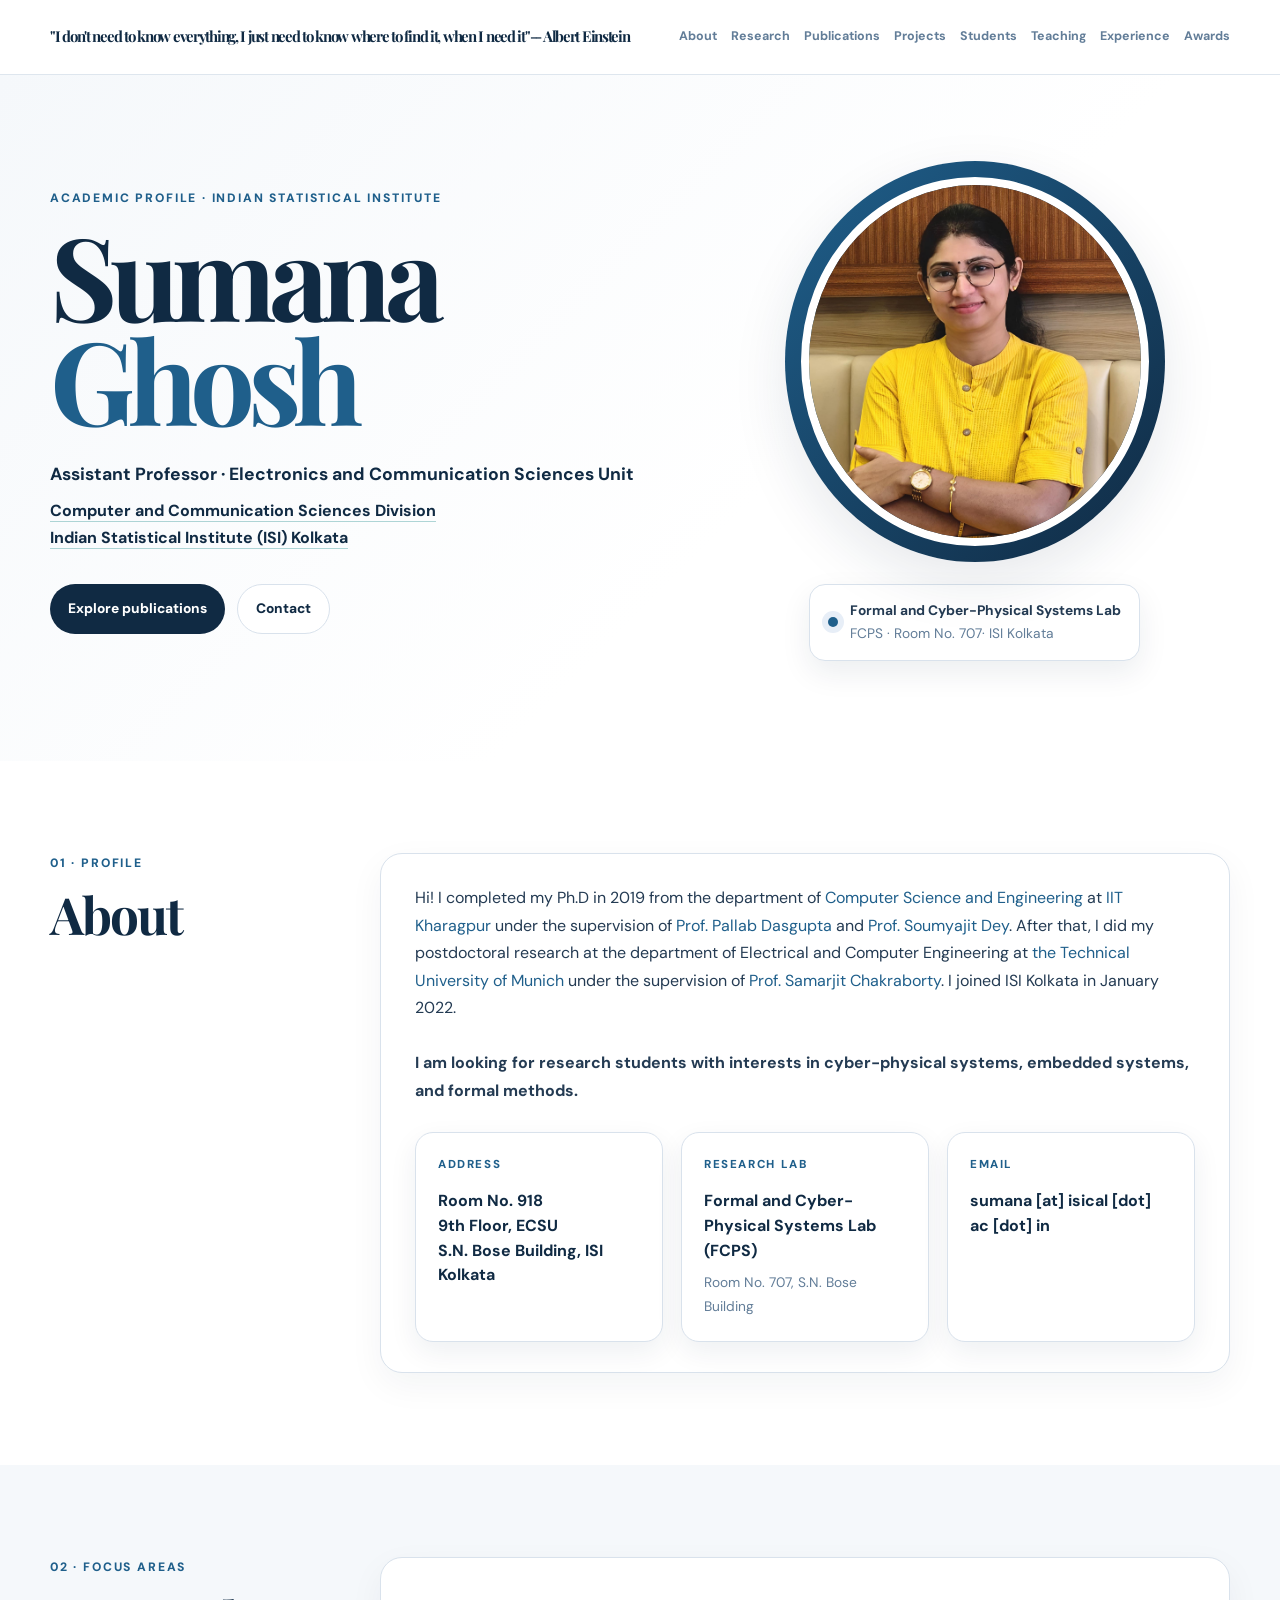
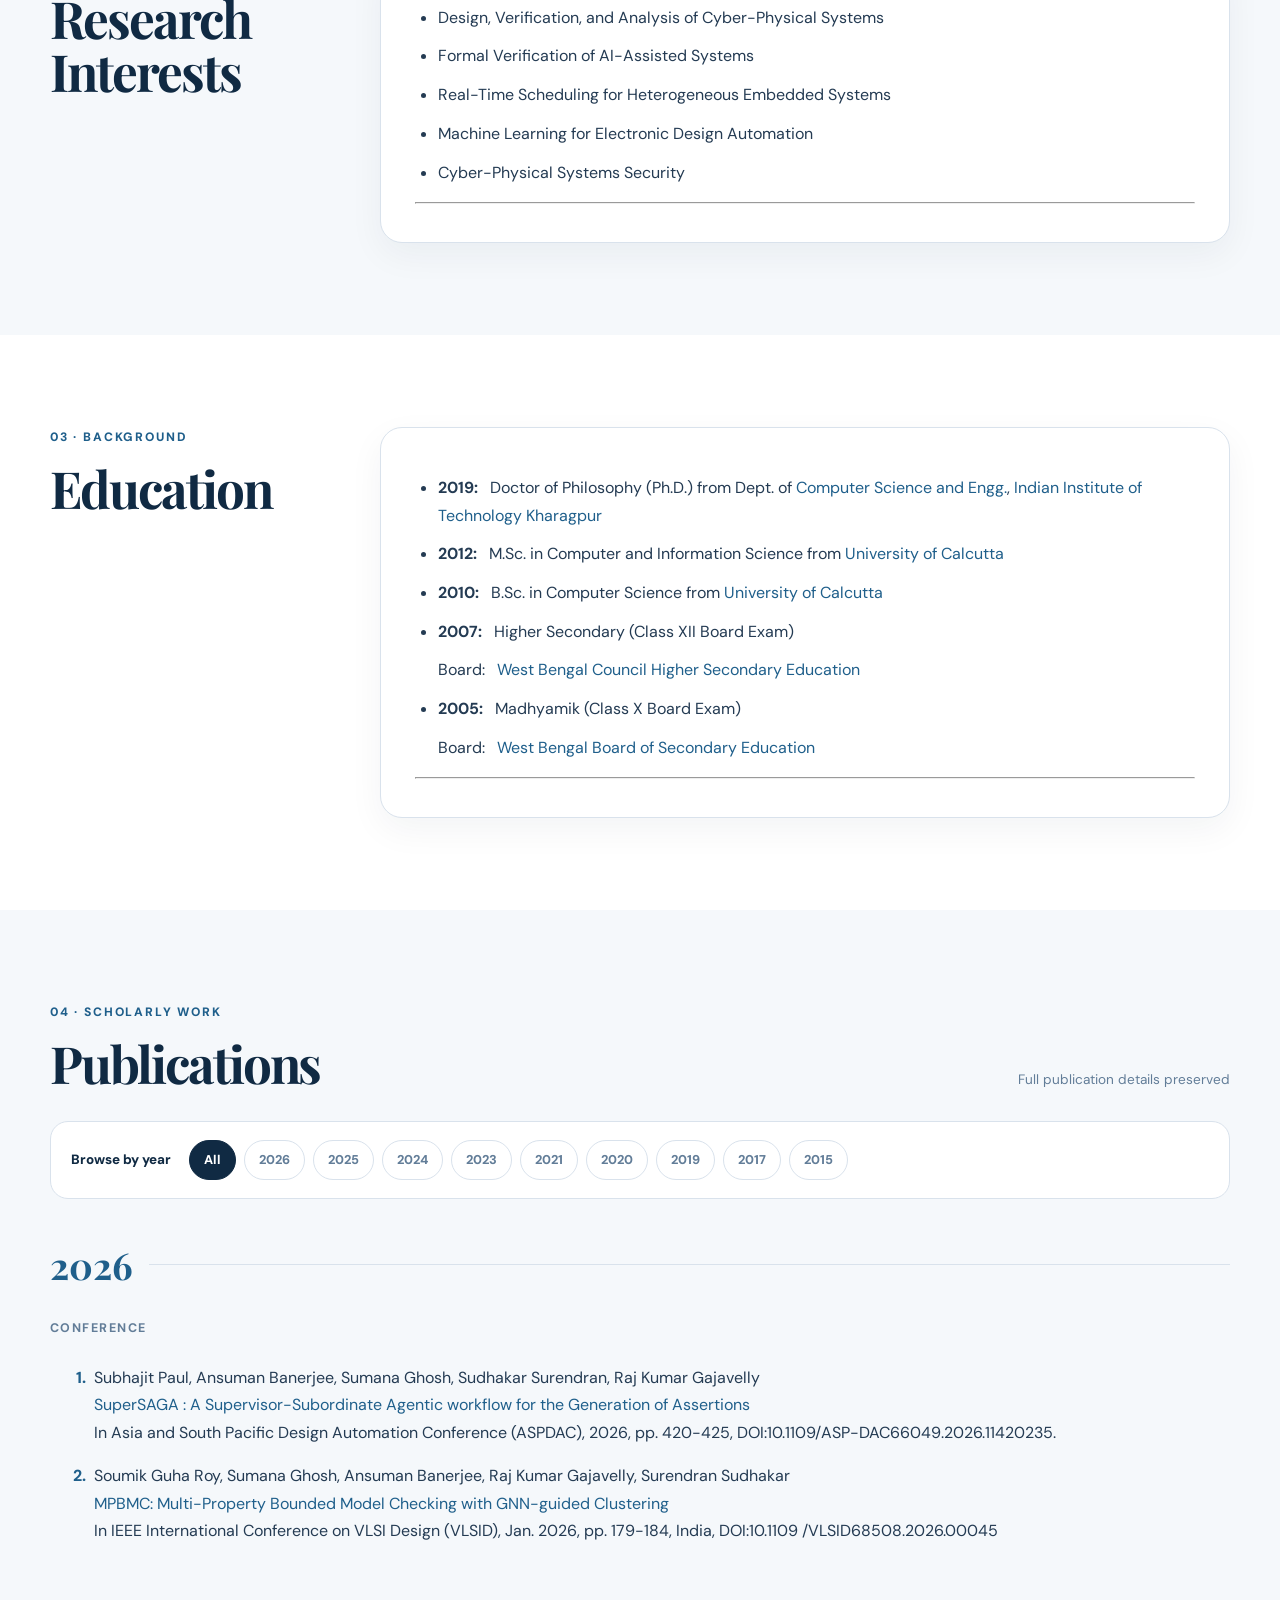
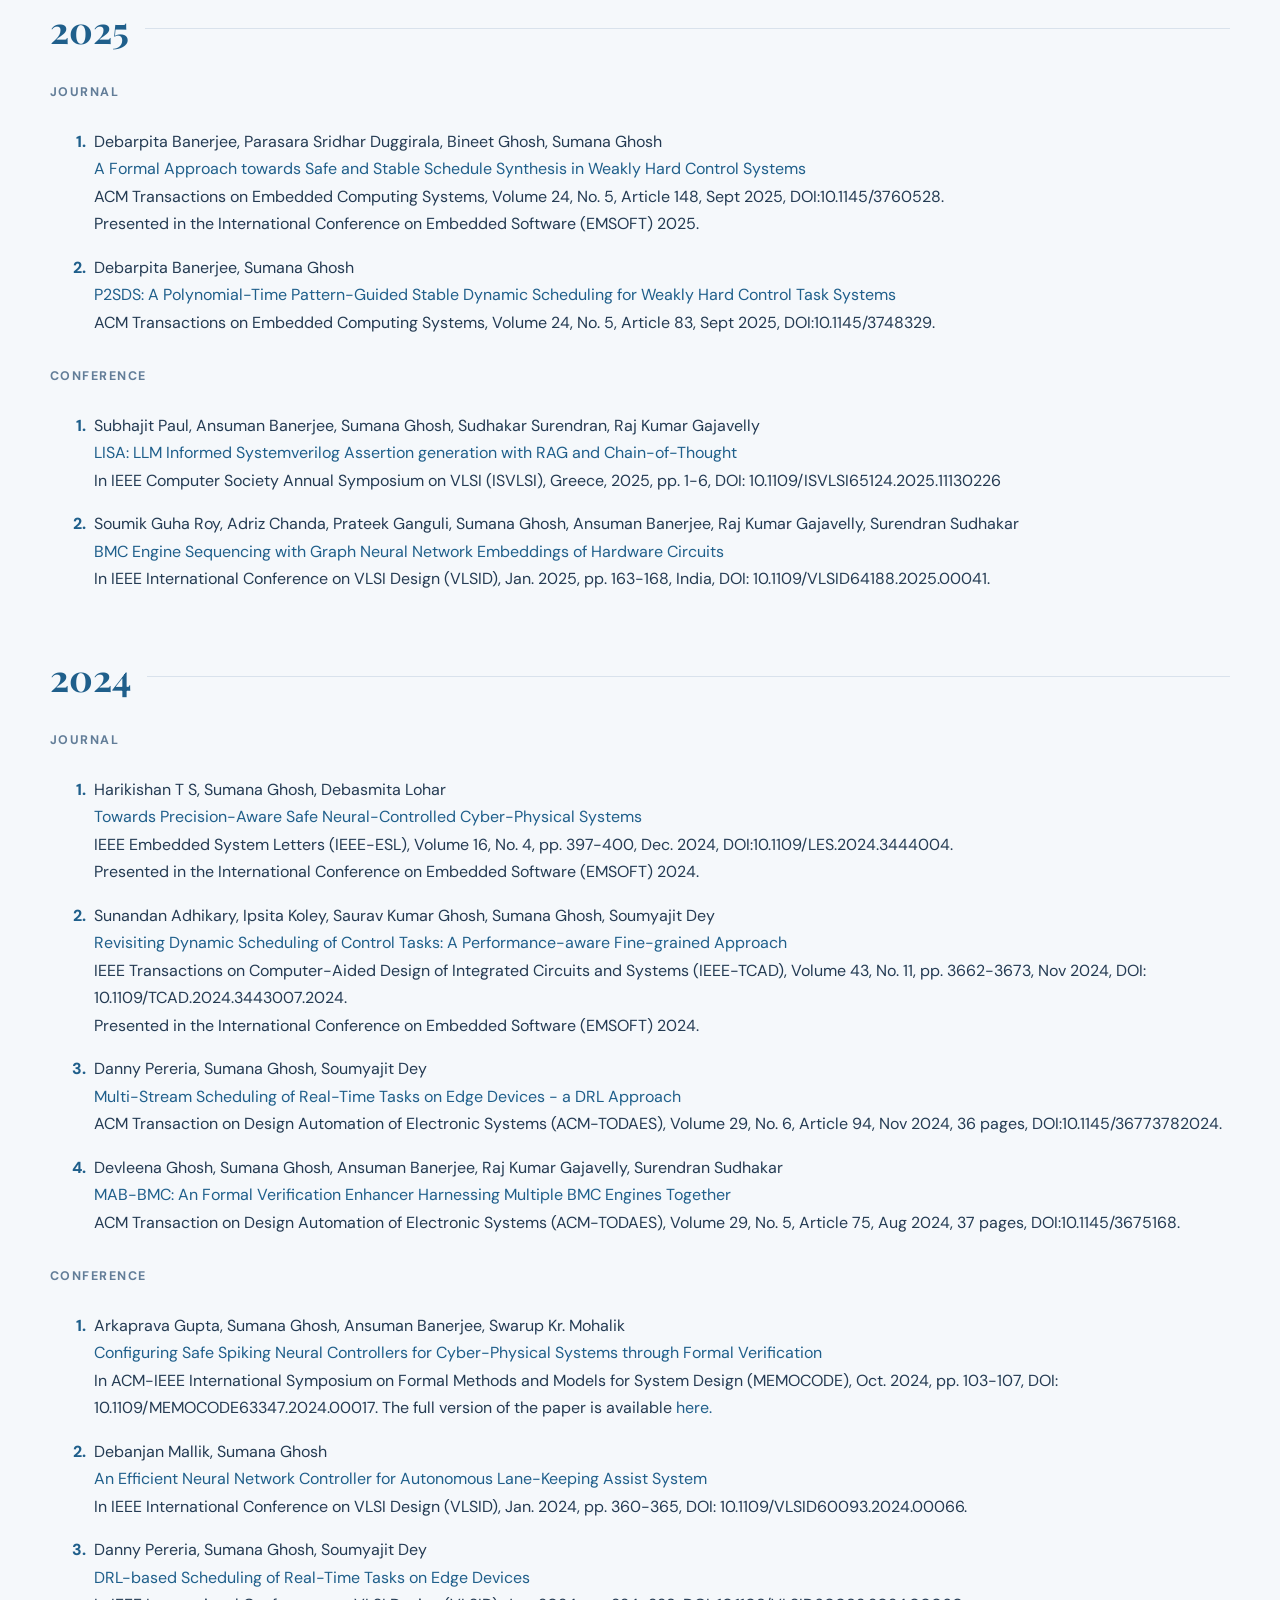
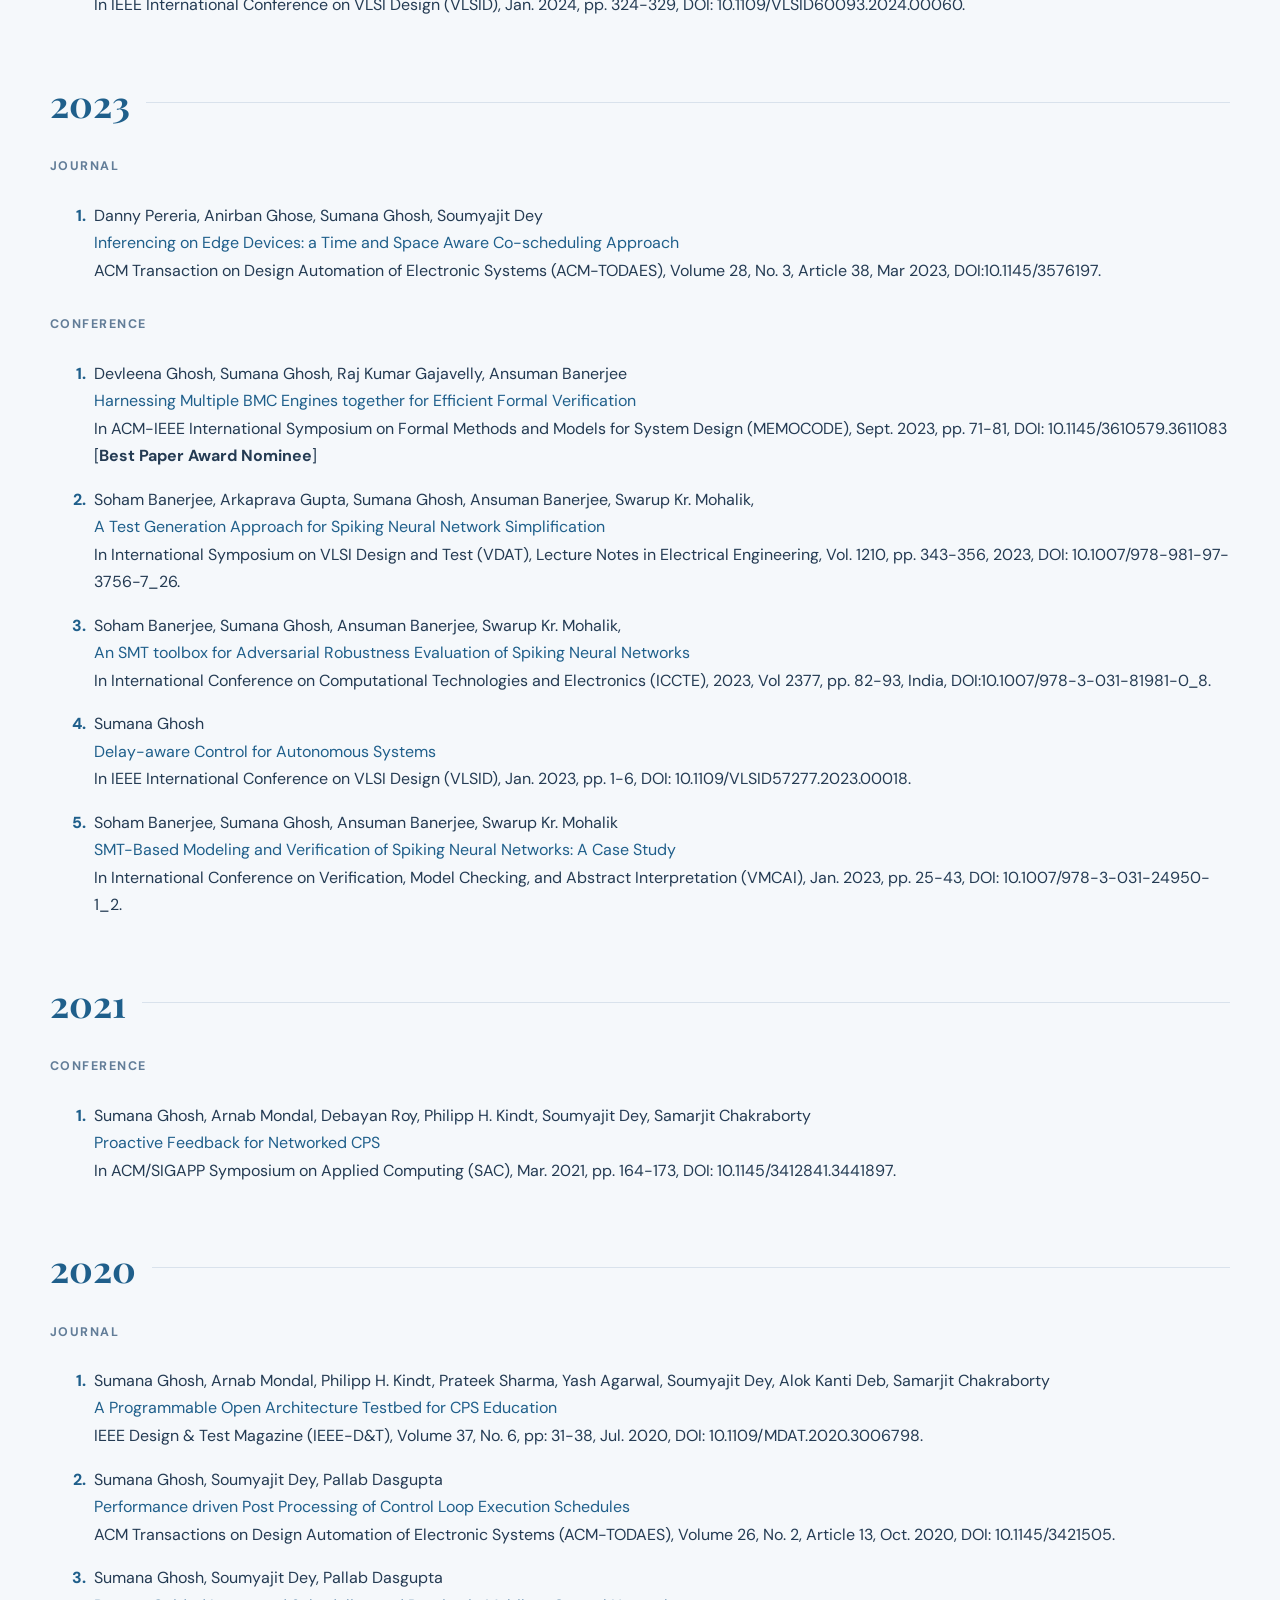
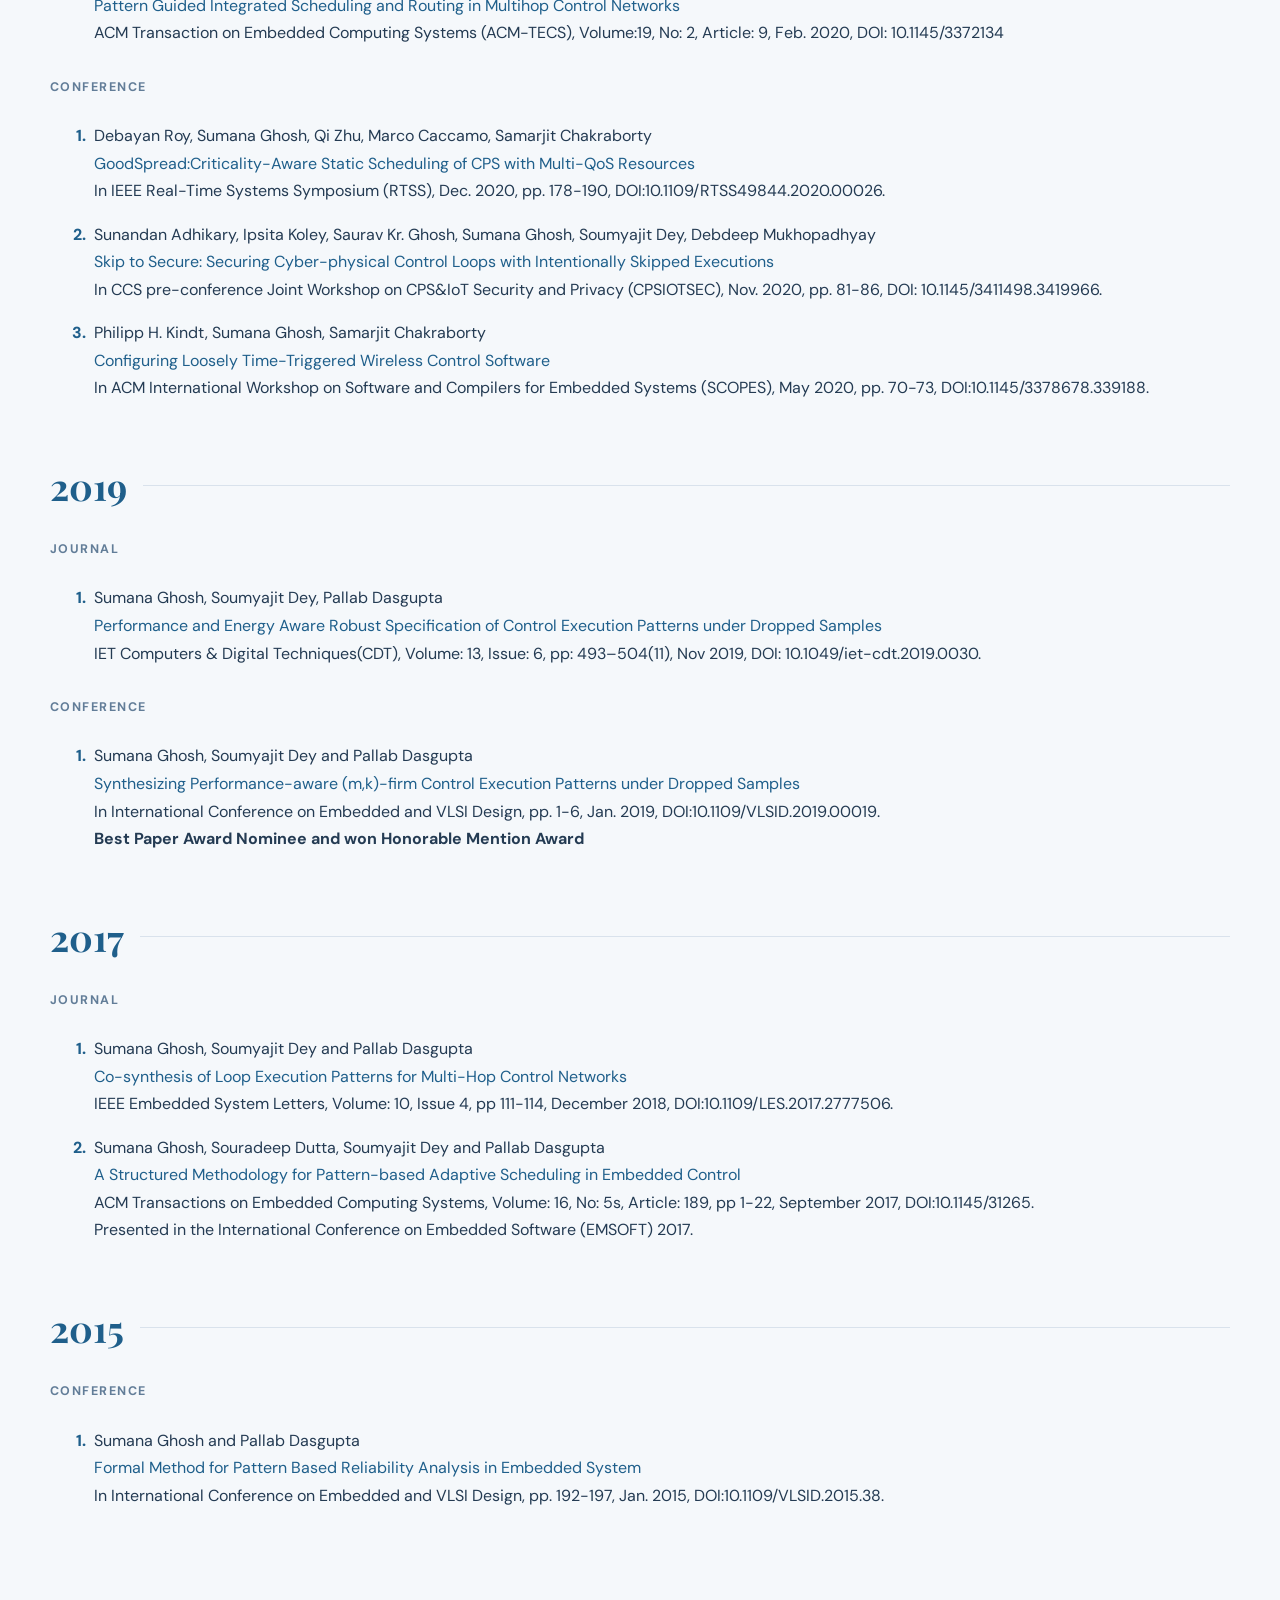
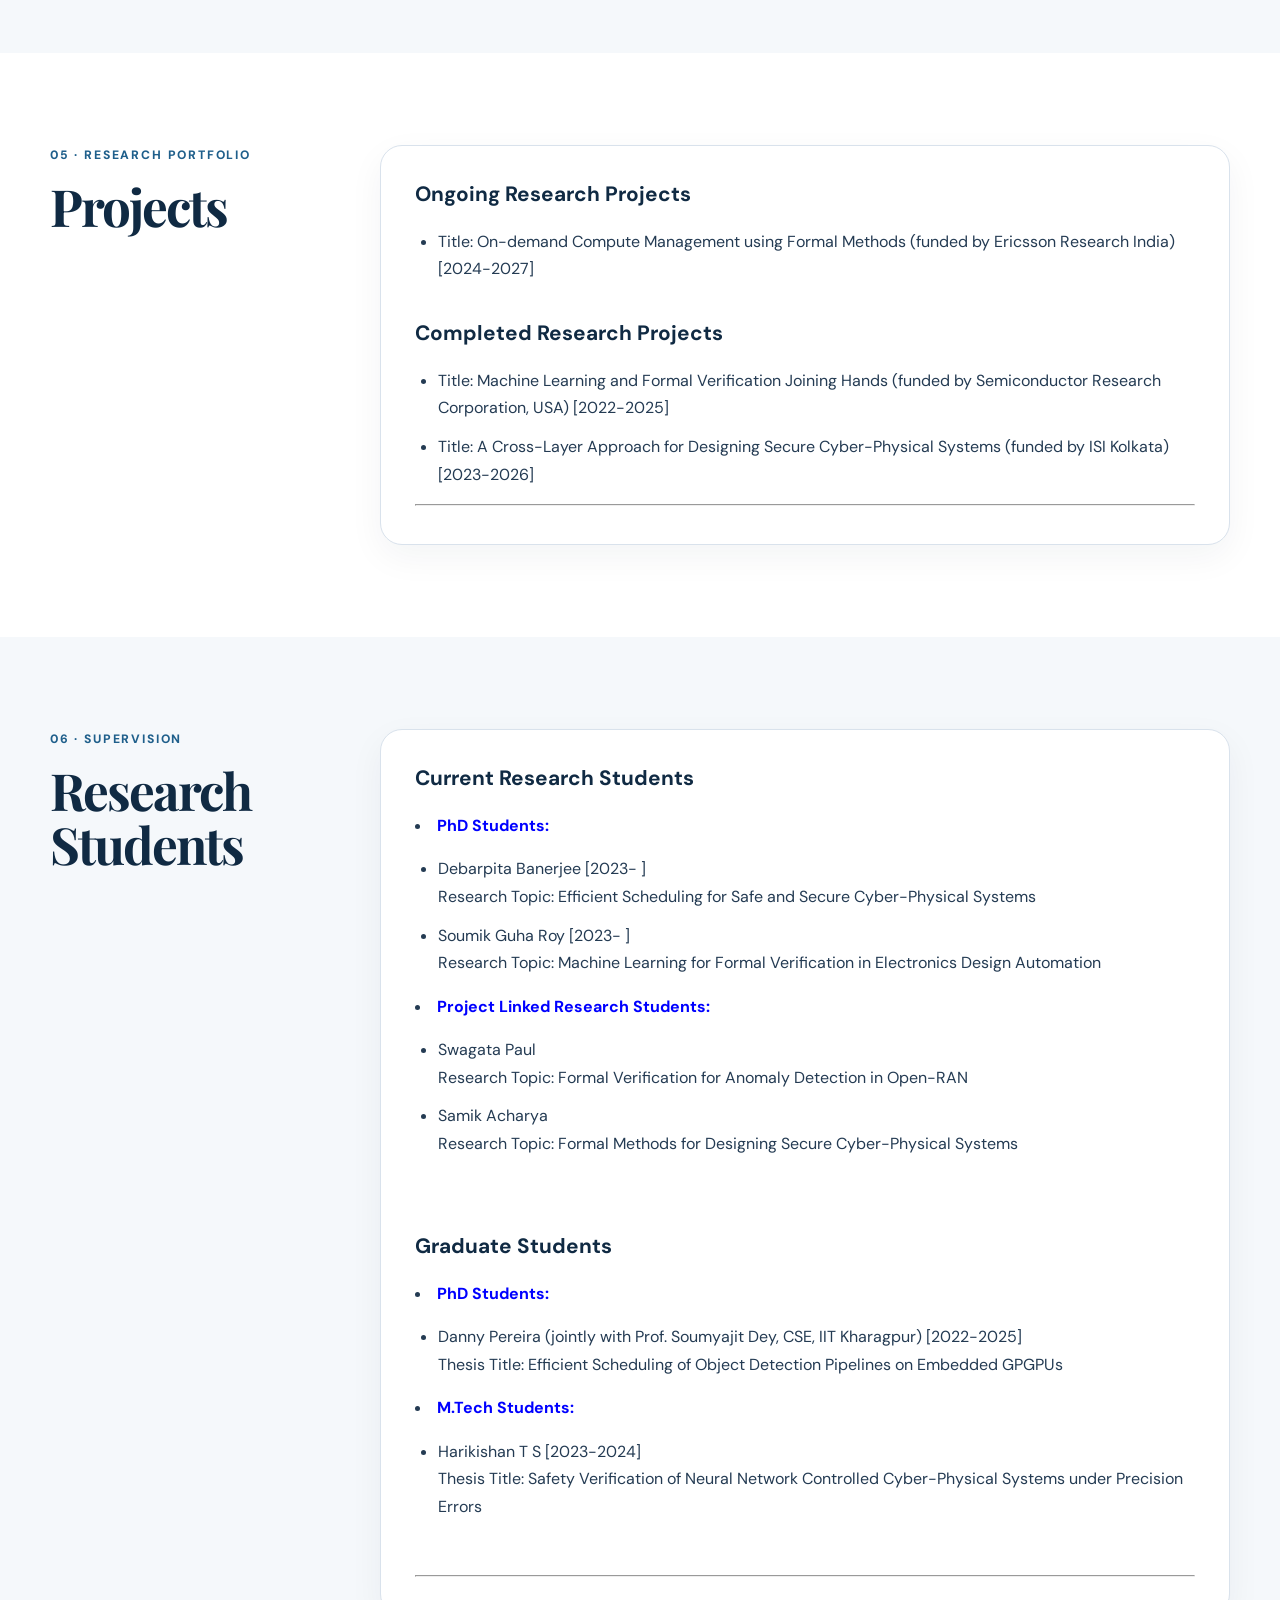
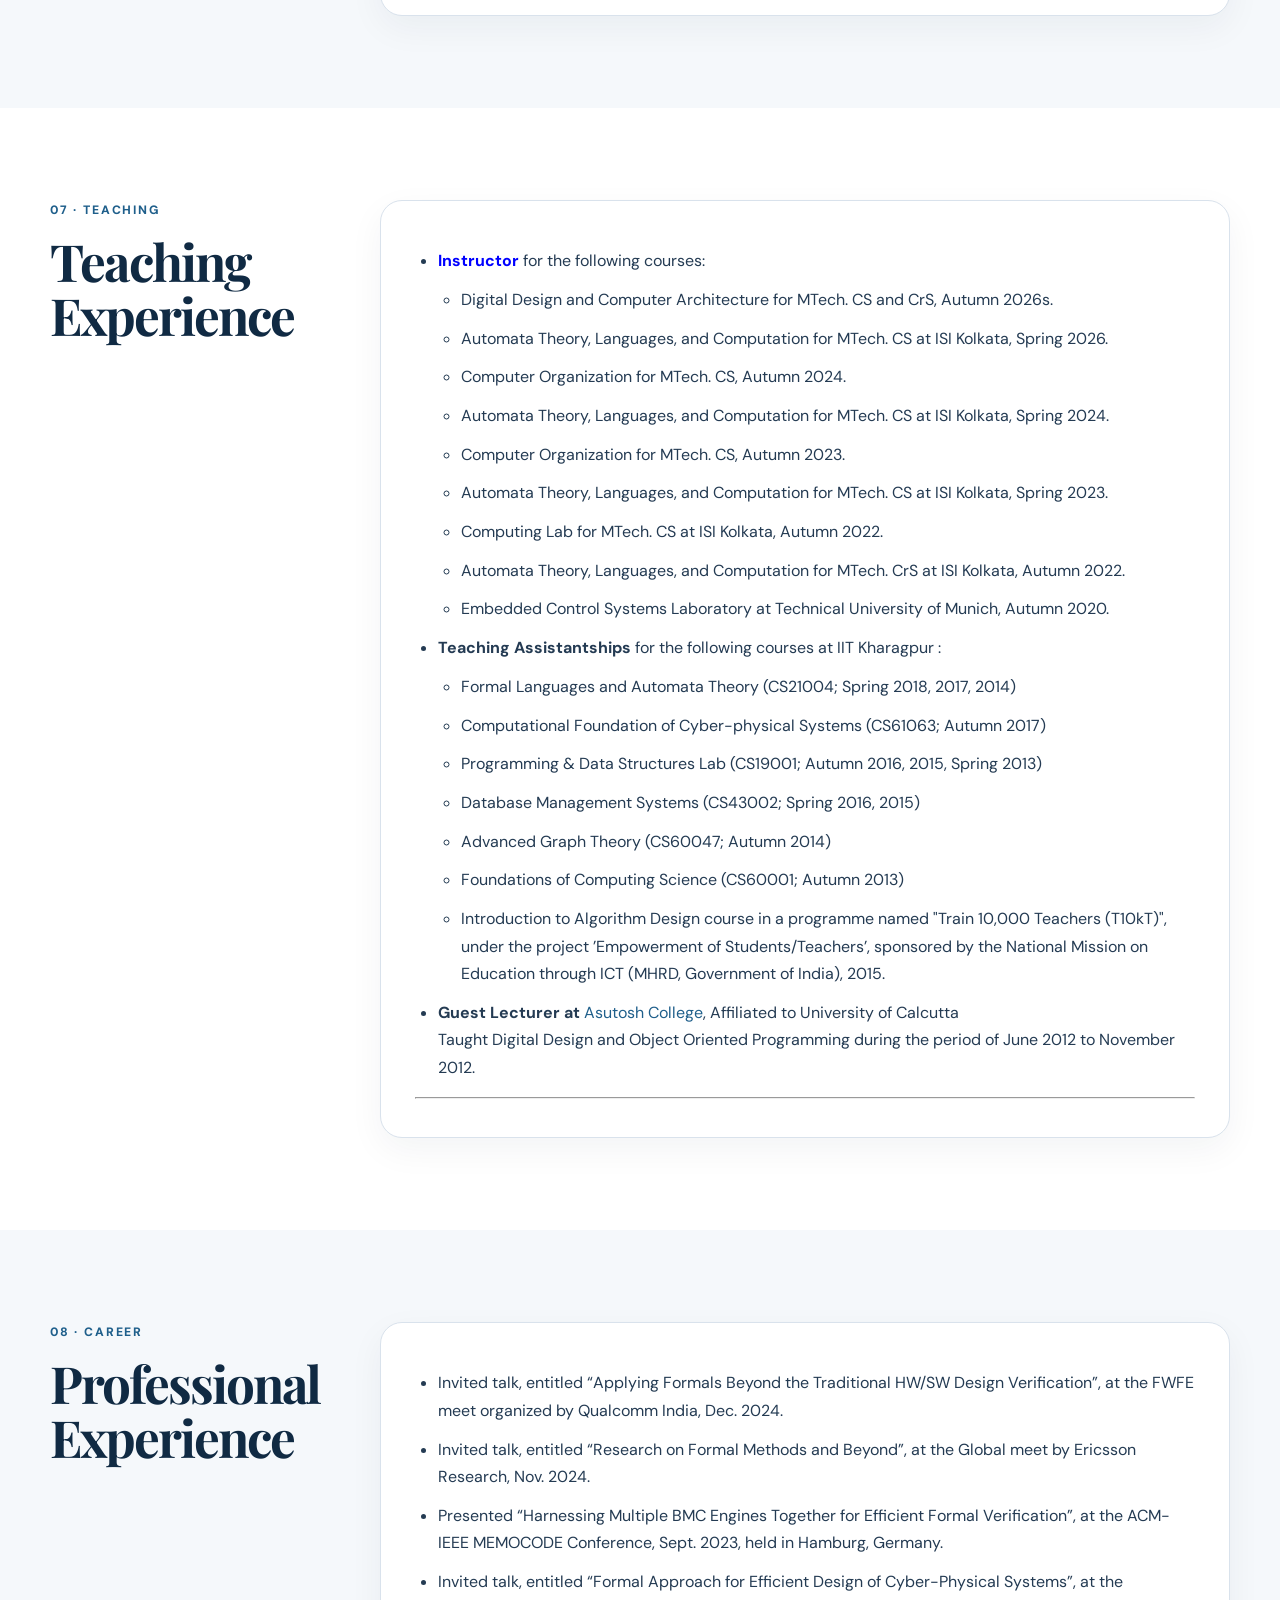
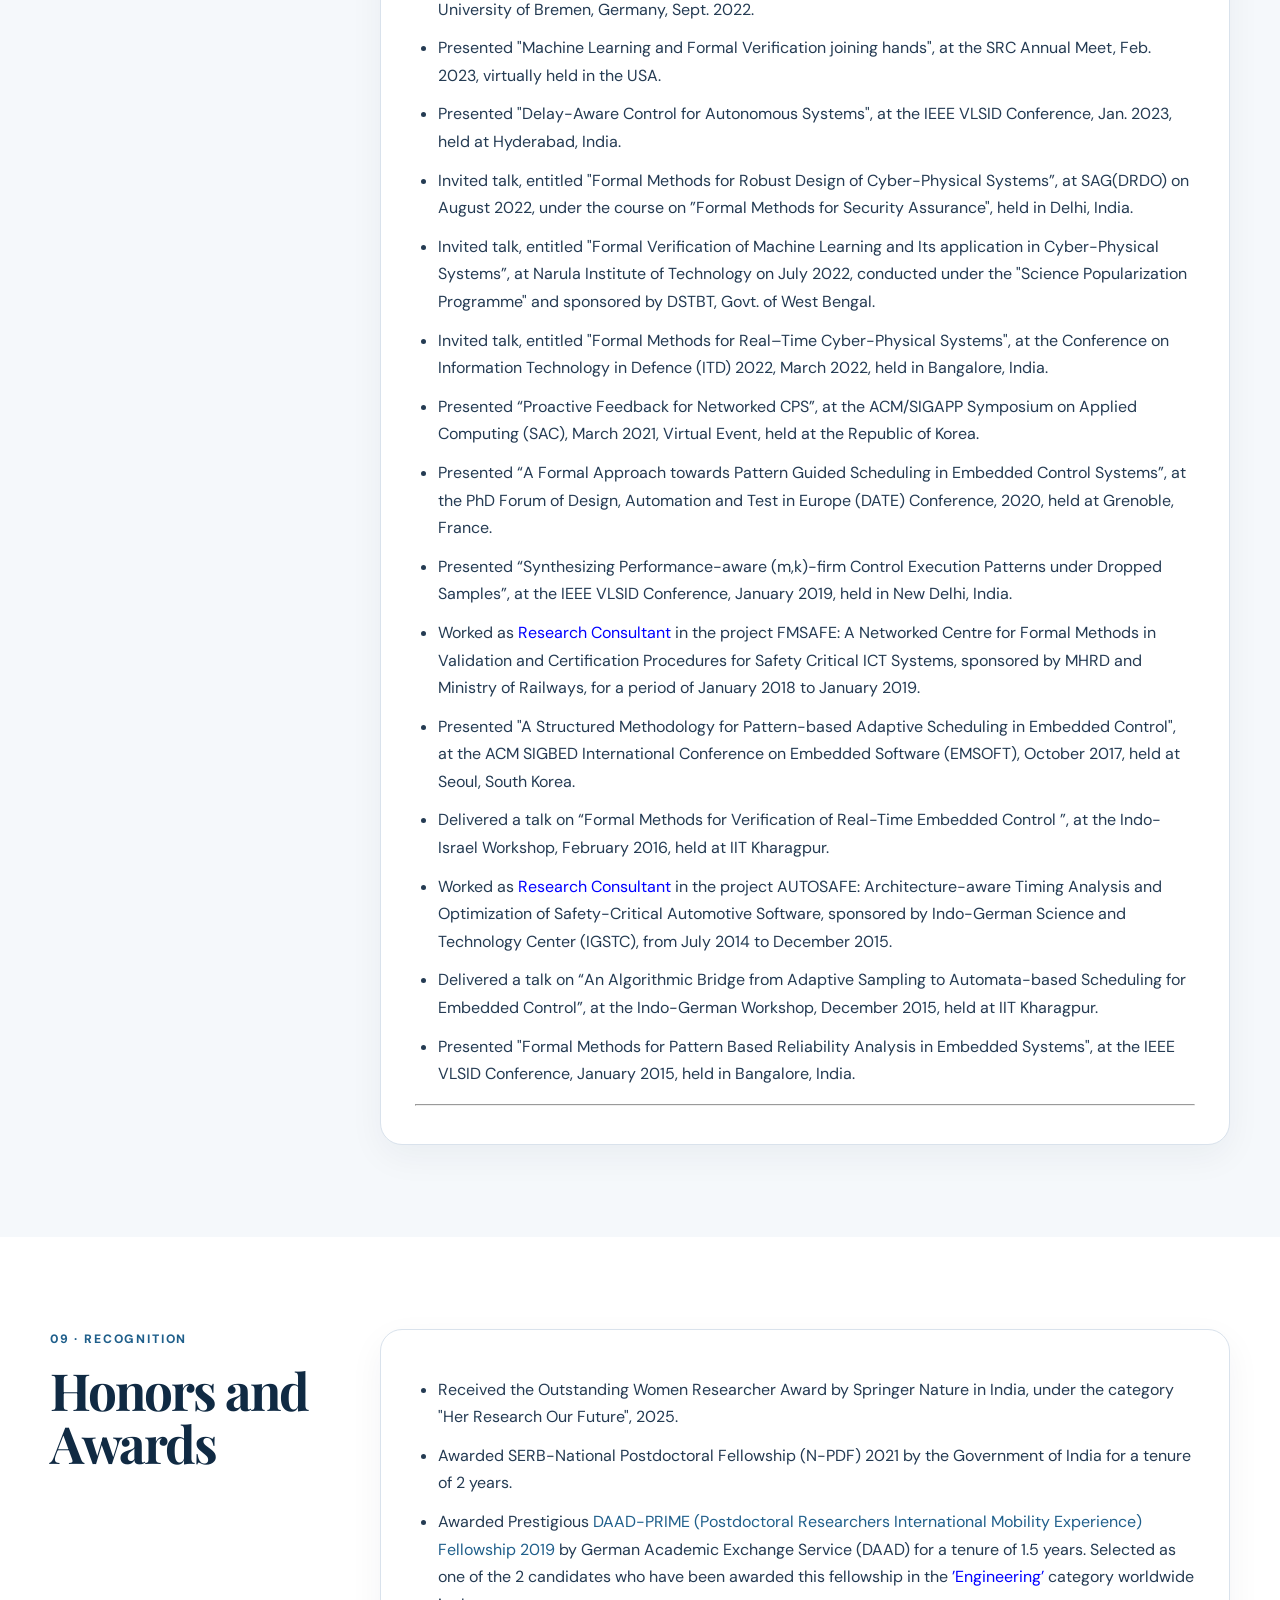
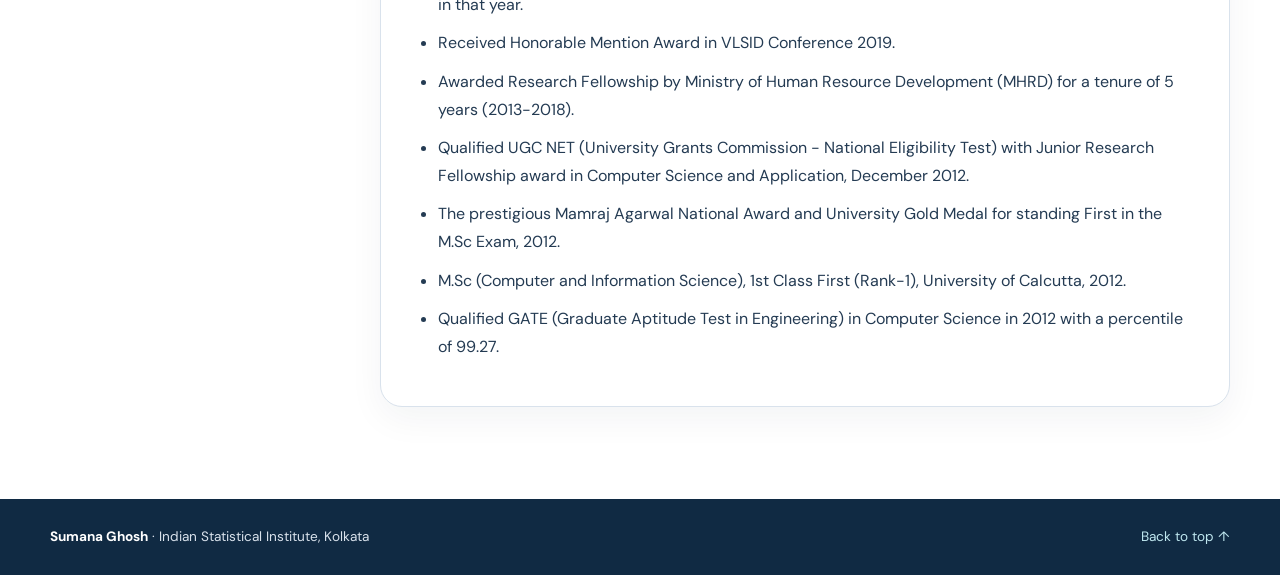
==== index.html @ d7d68b98 "Add files via upload" ====
<!doctype html>
<html lang="en">
<head>
<meta charset="utf-8">
<meta name="viewport" content="width=device-width, initial-scale=1">
<title>Sumana Ghosh | Indian Statistical Institute</title>
<link rel="preconnect" href="https://fonts.googleapis.com">
<link rel="preconnect" href="https://fonts.gstatic.com" crossorigin>
<link href="https://fonts.googleapis.com/css2?family=DM+Sans:wght@400;500;600;700&family=Playfair+Display:wght@600;700&display=swap" rel="stylesheet">
<link rel="stylesheet" href="main.css">
</head>
<body>
<header class="site-header">
  <div class="container">
    <nav class="topbar">
      <a class="brand" href="#top"><p style="font-size: 15px;">"I don't need to know everything, I just need to know where to find it, when I need it"-- Albert Einstein</p></a>
      <div class="nav-links">
        <a href="#about">About</a>
        <a href="#research">Research</a>
        <a href="#publications">Publications</a>
        <a href="#projects">Projects</a>
        <a href="#students">Students</a>
        <a href="#teaching">Teaching</a>
        <a href="#experience">Experience</a>
        <a href="#awards">Awards</a>
      </div>
    </nav>
  </div>
</header>

<main id="top">
<section class="hero">
  <div class="container hero-grid">
    <div class="hero-copy">
      <p class="eyebrow">Academic profile · Indian Statistical Institute</p>
      <h1>Sumana<br><em>Ghosh</em></h1>
      <p class="hero-role">Assistant Professor · Electronics and Communication Sciences Unit</p>
      <p class="hero-institution"><a href="https://www.isical.ac.in/~ccsd/" target="_blank" rel="noopener">Computer and Communication Sciences Division</a><br><a href="https://www.isical.ac.in/" target="_blank" rel="noopener">Indian Statistical Institute (ISI) Kolkata</a></p>
      <div class="hero-actions">
        <a class="button button-primary" href="#publications">Explore publications</a>
        <a class="button button-ghost" href="mailto:sumana@isical.ac.in">Contact</a>
      </div>
    </div>
    <div class="hero-visual">
      <div class="portrait-frame">
        <img src="sumana2026.jpg" alt="Sumana Ghosh">
      </div>
      <div class="hero-note">
        <span class="note-dot"></span>
        <div><strong>Formal and Cyber-Physical Systems Lab</strong><br><span>FCPS · Room No. 707· ISI Kolkata</span></div>
      </div>
    </div>
  </div>
</section>

<section id="about" class="section">
  <div class="container split">
    <div class="section-heading">
      <p class="section-kicker">01 · Profile</p>
      <h2>About</h2>
    </div>
    <div class="content-card original-content">
      Hi! I completed my Ph.D in 2019 from the department of <a href="http://cse.iitkgp.ac.in/" target="_blank">Computer Science and Engineering</a> at <a href="http://iitkgp.ac.in/" target="_blank">IIT Kharagpur</a> under the supervision of <a href="http://cse.iitkgp.ac.in/~pallab/" target="_blank">Prof. Pallab Dasgupta</a> and <a href="http://cse.iitkgp.ac.in/~soumya/" target="_blank">Prof. Soumyajit Dey</a>. After that, I did my postdoctoral research at the department of Electrical and Computer Engineering at <a href="https://www.tum.de/" target="_blank">the Technical University of Munich</a> under the supervision of <a href="https://www.cs.unc.edu/~samarjit/" target="_blank">Prof. Samarjit Chakraborty</a>. I joined ISI Kolkata in January 2022. <br/><br/> <b>I am looking for research students with interests in cyber-physical systems, embedded systems, and formal methods.</b>

      <div class="contact-panel-final">
        <div class="contact-card-final">
          <div class="contact-card-label">ADDRESS</div>
          <div class="contact-card-value">Room No. 918 <br> 9th Floor, ECSU<br>S.N. Bose Building, ISI Kolkata</div>
        </div>
        <div class="contact-card-final">
          <div class="contact-card-label">RESEARCH LAB</div>
          <div class="contact-card-value">Formal and Cyber-Physical Systems Lab (FCPS)</div>
          <div class="contact-card-detail">Room No. 707, S.N. Bose Building</div>
        </div>
        <div class="contact-card-final">
          <div class="contact-card-label">EMAIL</div>
          <div class="contact-card-value"><a href="mailto:sumana@isical.ac.in">sumana [at] isical [dot] ac [dot] in</a></div>
        </div>
      </div>
    </div>
  </div>
</section>

<section id="research" class="section section-alt">
  <div class="container split">
    <div class="section-heading">
      <p class="section-kicker">02 · Focus areas</p>
      <h2>Research Interests</h2>
    </div>
    <div class="content-card original-content">
      <ul>
<li> Design, Verification, and Analysis of Cyber-Physical Systems</li>
<li> Formal Verification of AI-Assisted Systems</li>
<li> Real-Time Scheduling for Heterogeneous Embedded Systems </li>
<li> Machine Learning for Electronic Design Automation</li>
<li> Cyber-Physical Systems Security</li>
</ul><hr/><a id="education"> </a>
    </div>
  </div>
</section>

<section id="education" class="section">
  <div class="container split">
    <div class="section-heading">
      <p class="section-kicker">03 · Background</p>
      <h2>Education</h2>
    </div>
    <div class="content-card original-content">
      <ul>
<li> <b> 2019: </b>    Doctor of Philosophy (Ph.D.) from  Dept. of <a href="http://cse.iitkgp.ac.in/">Computer Science and Engg.</a>, <a href="http://www.iitkgp.ac.in/">Indian Institute of Technology Kharagpur</a> </li> 
   <li> <b> 2012: </b>   M.Sc. in Computer and Information Science from <a href="http://www.caluniv.ac.in//" target="_blank"> University of Calcutta</a> </li>
<li> <b> 2010: </b>   B.Sc.  in Computer Science from <a href="http://www.nitdgp.ac.in/" target="_blank"> University of Calcutta </a></li>
<li> <b> 2007: </b>   Higher Secondary (Class XII Board Exam)</li>
        Board:   <a href="http://wbchse.nic.in/" target="_blank">West Bengal Council Higher Secondary Education</a><br/>
<li> <b> 2005: </b>   Madhyamik (Class X Board Exam)</li>
        Board:   <a href="http://www.wbbse.org/" target="_blank">West Bengal Board of Secondary Education</a><br/>
</ul><hr/><a id="publication"> </a>
    </div>
  </div>
</section>

<section id="publications" class="section section-alt">
  <div class="container">
    <div class="section-heading-row">
      <div><p class="section-kicker">04 · Scholarly work</p><h2>Publications</h2></div>
      <span class="section-meta">Full publication details preserved</span>
    </div>
    <div class="publication-toolbar">
      <span>Browse by year</span>
      <div class="pub-filters">
        <button class="pub-filter active" type="button" data-year="all">All</button>
        <button class="pub-filter" type="button" data-year="2026">2026</button>
        <button class="pub-filter" type="button" data-year="2025">2025</button>
        <button class="pub-filter" type="button" data-year="2024">2024</button>
        <button class="pub-filter" type="button" data-year="2023">2023</button>
        <button class="pub-filter" type="button" data-year="2021">2021</button>
        <button class="pub-filter" type="button" data-year="2020">2020</button>
        <button class="pub-filter" type="button" data-year="2019">2019</button>
        <button class="pub-filter" type="button" data-year="2017">2017</button>
        <button class="pub-filter" type="button" data-year="2015">2015</button>
      </div>
    </div>
    <div class="publications-wrap">
      <div class="publication-year-group" data-year="2026"><div class="year-heading"><span>2026</span><div></div></div><h4 class="pub-category">Conference</h4><ol><li> 	Subhajit Paul, Ansuman Banerjee, Sumana Ghosh, Sudhakar Surendran, Raj Kumar Gajavelly<br/>
<a href="https://ieeexplore.ieee.org/abstract/document/11130226"> SuperSAGA : A Supervisor-Subordinate Agentic workflow for the Generation of Assertions</a> <br/>
     In Asia and South Pacific Design Automation Conference (ASPDAC), 2026, pp. 420-425, DOI:10.1109/ASP-DAC66049.2026.11420235.
</li><li> Soumik Guha Roy, Sumana Ghosh, Ansuman Banerjee, Raj Kumar Gajavelly, Surendran Sudhakar <br/>
<a href=""> MPBMC: Multi-Property Bounded Model Checking with GNN-guided Clustering </a> <br/>
   In IEEE International Conference on VLSI Design (VLSID), Jan. 2026, pp. 179-184, India, DOI:10.1109 /VLSID68508.2026.00045
</li></ol></div>
<div class="publication-year-group" data-year="2025"><div class="year-heading"><span>2025</span><div></div></div><h4 class="pub-category">Journal</h4><ol><li> Debarpita Banerjee, Parasara Sridhar Duggirala, Bineet Ghosh, Sumana Ghosh<br/>
<a href="https://dl.acm.org/doi/full/10.1145/3760528"> A Formal Approach towards Safe and Stable Schedule Synthesis in Weakly Hard Control Systems </a> <br/>
    ACM Transactions on Embedded Computing Systems, Volume 24, No. 5, Article 148, Sept 2025, DOI:10.1145/3760528. <br/>
    Presented in the International Conference on Embedded Software (EMSOFT) 2025.
</li><li> Debarpita Banerjee, Sumana Ghosh<br/>
<a href="https://dl.acm.org/doi/10.1145/3748329"> P2SDS: A Polynomial-Time Pattern-Guided Stable Dynamic Scheduling for Weakly Hard Control Task Systems </a> <br/>
 ACM Transactions on Embedded Computing Systems, Volume 24, No. 5, Article 83, Sept 2025, DOI:10.1145/3748329.
</li></ol><h4 class="pub-category">Conference</h4><ol><li> 	Subhajit Paul, Ansuman Banerjee, Sumana Ghosh, Sudhakar Surendran, Raj Kumar Gajavelly<br/>
<a href="https://ieeexplore.ieee.org/abstract/document/11130226"> LISA: LLM Informed Systemverilog Assertion generation with RAG and Chain-of-Thought </a> <br/>
     In IEEE Computer Society Annual Symposium on VLSI (ISVLSI), Greece, 2025, pp. 1-6, DOI: 10.1109/ISVLSI65124.2025.11130226
</li><li> Soumik Guha Roy, Adriz Chanda, Prateek Ganguli, Sumana Ghosh, Ansuman Banerjee, Raj Kumar Gajavelly, Surendran Sudhakar <br/>
<a href="https://ieeexplore.ieee.org/document/10900655"> BMC Engine Sequencing with Graph Neural Network Embeddings of Hardware Circuits </a> <br/>
In IEEE International Conference on VLSI Design (VLSID), Jan. 2025, pp. 163-168, India, DOI: 10.1109/VLSID64188.2025.00041.
</li></ol></div>
<div class="publication-year-group" data-year="2024"><div class="year-heading"><span>2024</span><div></div></div><h4 class="pub-category">Journal</h4><ol><li> Harikishan T S, Sumana Ghosh, Debasmita Lohar <br/>
<a href="https://dl.acm.org/doi/10.1109/LES.2024.3444004"> Towards Precision-Aware Safe Neural-Controlled Cyber-Physical Systems </a> <br/>
IEEE Embedded System Letters (IEEE-ESL), Volume 16, No. 4, pp. 397-400, Dec. 2024, DOI:10.1109/LES.2024.3444004. <br/>
Presented in the International Conference on Embedded Software (EMSOFT) 2024.
</li><li> Sunandan Adhikary, Ipsita Koley, Saurav Kumar Ghosh, Sumana Ghosh, Soumyajit Dey <br/>
<a href="https://ieeexplore.ieee.org/document/10745804" target="_blank"> Revisiting Dynamic Scheduling of Control Tasks: A Performance-aware Fine-grained Approach  </a> <br/>
IEEE Transactions on Computer-Aided Design of Integrated Circuits and Systems (IEEE-TCAD), Volume 43, No. 11, pp. 3662-3673, Nov 2024, DOI: 10.1109/TCAD.2024.3443007.2024. <br/>
Presented in the International Conference on Embedded Software (EMSOFT) 2024.
</li><li> Danny Pereria, Sumana Ghosh, Soumyajit Dey <br/>
<a href="https://dl.acm.org/doi/10.1145/3677378" target="_blank"> Multi-Stream Scheduling of Real-Time Tasks on Edge Devices - a DRL Approach </a> <br/> 
ACM Transaction on Design Automation of Electronic Systems (ACM-TODAES), Volume 29, No. 6, Article 94, Nov 2024, 36 pages, DOI:10.1145/36773782024.     
</li><li> Devleena Ghosh, Sumana Ghosh, Ansuman Banerjee, Raj Kumar Gajavelly,  Surendran Sudhakar <br/>
<a href="https://dl.acm.org/doi/10.1145/3675168" target="_blank"> MAB-BMC: An Formal Verification Enhancer Harnessing Multiple BMC Engines Together </a> <br/>
ACM Transaction on Design Automation of Electronic Systems (ACM-TODAES), Volume 29, No. 5, Article 75, Aug 2024, 37 pages, DOI:10.1145/3675168.
</li></ol><h4 class="pub-category">Conference</h4><ol><li> Arkaprava Gupta, Sumana Ghosh, Ansuman Banerjee, Swarup Kr. Mohalik <br/>
<a href="https://ieeexplore.ieee.org/document/10740772" target="_blank"> Configuring Safe Spiking Neural Controllers for Cyber-Physical Systems through Formal Verification </a> <br/>
 In ACM-IEEE International Symposium on Formal Methods and Models for System Design (MEMOCODE), Oct. 2024, pp. 103-107, DOI: 10.1109/MEMOCODE63347.2024.00017. 
The full version of the paper is available <a href="https://arxiv.org/abs/2408.01996 " target="_blank"> here. </a>
</li><li> Debanjan Mallik, Sumana Ghosh <br/>
<a href="https://ieeexplore.ieee.org/abstract/document/10483502?casa_token=KczbvLPWxdMAAAAA:Y1EM3_j2Q8x__7w1f4Y25ZDp4zpUJbg4xBCOQYOgYcWJRjNuAen1Y8lJ5BiB3QBum4z8qQyC" target="_blank"> An Efficient Neural Network Controller for Autonomous Lane-Keeping Assist System </a> <br/>
In IEEE International Conference on VLSI Design (VLSID), Jan. 2024, pp. 360-365, DOI: 10.1109/VLSID60093.2024.00066.
</li><li> Danny Pereria, Sumana Ghosh, Soumyajit Dey <br/>
<a href="https://ieeexplore.ieee.org/document/10483448" target="_blank"> DRL-based Scheduling of Real-Time Tasks on Edge Devices </a> <br/> 
In IEEE International Conference on VLSI Design (VLSID), Jan. 2024, pp. 324-329, DOI: 10.1109/VLSID60093.2024.00060.
</li></ol></div>
<div class="publication-year-group" data-year="2023"><div class="year-heading"><span>2023</span><div></div></div><h4 class="pub-category">Journal</h4><ol><li>Danny Pereria, Anirban Ghose, Sumana Ghosh, Soumyajit Dey <br/>
<a href="https://dl.acm.org/doi/abs/10.1145/3576197" target="_blank"> Inferencing on Edge Devices: a Time and Space Aware Co-scheduling Approach </a> <br/>
ACM Transaction on Design Automation of Electronic Systems (ACM-TODAES), Volume 28, No. 3, Article 38, Mar 2023, DOI:10.1145/3576197.
</li></ol><h4 class="pub-category">Conference</h4><ol><li> Devleena Ghosh, Sumana Ghosh, Raj Kumar Gajavelly, Ansuman Banerjee <br/>
<a href="https://dl.acm.org/doi/10.1145/3610579.3611083" target="_blank"> Harnessing Multiple BMC Engines together for Efficient Formal Verification </a> <br/> 
In ACM-IEEE International Symposium on Formal Methods and Models for System Design (MEMOCODE), Sept. 2023, pp. 71-81, DOI: 10.1145/3610579.3611083 
[<b>Best Paper Award Nominee</b>] </li><li> Soham Banerjee, Arkaprava Gupta, Sumana Ghosh, Ansuman Banerjee, Swarup Kr. Mohalik, <br/>
<a href="https://link.springer.com/chapter/10.1007/978-981-97-3756-7_26"> A Test Generation Approach for Spiking Neural Network Simplification </a> <br/>
In International Symposium on VLSI Design and Test (VDAT), Lecture Notes in Electrical Engineering, Vol. 1210, pp. 343-356, 2023, DOI: 10.1007/978-981-97-3756-7_26.
</li><li> Soham Banerjee, Sumana Ghosh, Ansuman Banerjee, Swarup Kr. Mohalik, <br/>
<a href="https://link.springer.com/chapter/10.1007/978-3-031-81981-0_8"> An SMT toolbox for Adversarial Robustness Evaluation of Spiking Neural Networks </a> <br/>
In International Conference on Computational Technologies and Electronics (ICCTE), 2023, Vol 2377, pp. 82-93, India, DOI:10.1007/978-3-031-81981-0_8.
</li><li> Sumana Ghosh <br/> <a href=""> Delay-aware Control for Autonomous Systems </a> <br/> 
In IEEE International Conference on VLSI Design (VLSID), Jan. 2023, pp. 1-6, DOI: 10.1109/VLSID57277.2023.00018.
</li><li> Soham Banerjee, Sumana Ghosh, Ansuman Banerjee, Swarup Kr. Mohalik <br/>
<a href="https://dl.acm.org/doi/10.1007/978-3-031-24950-1_2"> SMT-Based Modeling and Verification of Spiking Neural Networks: A Case Study </a> <br/> 
In International Conference on Verification, Model Checking, and Abstract Interpretation (VMCAI), Jan. 2023, pp. 25-43, DOI: 10.1007/978-3-031-24950-1_2.
</li></ol></div>
<div class="publication-year-group" data-year="2021"><div class="year-heading"><span>2021</span><div></div></div><h4 class="pub-category">Conference</h4><ol><li>Sumana Ghosh, Arnab Mondal, Debayan Roy, Philipp H. Kindt, Soumyajit Dey, Samarjit Chakraborty<br/>
<a href="https://dl.acm.org/doi/10.1145/3412841.3441897" target="_blank"> Proactive Feedback for Networked CPS</a> <br/>
In ACM/SIGAPP Symposium on Applied Computing (SAC), Mar. 2021, pp. 164-173, DOI: 10.1145/3412841.3441897.
</li></ol></div>
<div class="publication-year-group" data-year="2020"><div class="year-heading"><span>2020</span><div></div></div><h4 class="pub-category">Journal</h4><ol><li>Sumana Ghosh, Arnab Mondal, Philipp H. Kindt, Prateek Sharma, Yash Agarwal, Soumyajit
Dey, Alok Kanti Deb, Samarjit Chakraborty<br/>
<a href="https://ieeexplore.ieee.org/document/9133206" target="_blank">A Programmable Open Architecture Testbed for CPS Education</a> <br/>
IEEE Design &amp; Test Magazine (IEEE-D&amp;T), Volume 37, No. 6, pp: 31-38, Jul. 2020, DOI: 10.1109/MDAT.2020.3006798.
</li><li>Sumana Ghosh, Soumyajit Dey, Pallab Dasgupta<br/>
<a href="https://dl.acm.org/doi/10.1145/3421505" target="_blank"> Performance driven Post Processing of Control Loop Execution Schedules </a> <br/>
ACM Transactions on Design Automation of Electronic Systems (ACM-TODAES), Volume 26, No. 2, Article 13, Oct. 2020, DOI: 10.1145/3421505.
</li><li>Sumana Ghosh, Soumyajit Dey, Pallab Dasgupta<br/>
<a href="https://dl.acm.org/doi/abs/10.1145/3372134" target="_blank"> Pattern Guided Integrated Scheduling and Routing in Multihop Control Networks</a> <br/>
ACM Transaction on Embedded Computing Systems (ACM-TECS), Volume:19, No: 2, Article: 9, Feb. 2020, DOI: 10.1145/3372134
</li></ol><h4 class="pub-category">Conference</h4><ol><li>Debayan Roy, Sumana Ghosh, Qi Zhu, Marco Caccamo, Samarjit Chakraborty<br/>
<a href="https://ieeexplore.ieee.org/document/9355509" target="_blank"> GoodSpread:Criticality-Aware Static Scheduling of CPS with Multi-QoS Resources</a> <br/>
 In IEEE Real-Time Systems Symposium (RTSS), Dec. 2020, pp. 178-190, DOI:10.1109/RTSS49844.2020.00026.
</li><li>Sunandan Adhikary, Ipsita Koley, Saurav Kr. Ghosh, Sumana Ghosh, Soumyajit Dey, Debdeep Mukhopadhyay<br/>
<a href="https://dl.acm.org/doi/abs/10.1145/3411498.3419966" target="_blank"> Skip to Secure: Securing Cyber-physical Control Loops with Intentionally Skipped Executions</a> <br/>
In CCS pre-conference Joint Workshop on CPS&amp;IoT Security and Privacy (CPSIOTSEC), Nov. 2020, pp. 81-86, DOI: 10.1145/3411498.3419966.
</li><li>Philipp H. Kindt, Sumana Ghosh, Samarjit Chakraborty<br/>
<a href="https://dl.acm.org/doi/10.1145/3378678.3391888" target="_blank"> Configuring Loosely Time-Triggered Wireless Control Software</a> <br/> 
In ACM International Workshop on Software and Compilers for Embedded Systems (SCOPES), May 2020, pp. 70-73, DOI:10.1145/3378678.339188.
</li></ol></div>
<div class="publication-year-group" data-year="2019"><div class="year-heading"><span>2019</span><div></div></div><h4 class="pub-category">Journal</h4><ol><li>Sumana Ghosh, Soumyajit Dey, Pallab Dasgupta<br/>
<a href="https://digital-library.theiet.org/content/journals/10.1049/iet-cdt.2019.0030" target="_blank"> Performance and Energy Aware Robust Specification of Control Execution Patterns under Dropped Samples</a> <br/>
IET Computers &amp; Digital Techniques(CDT), Volume: 13, Issue: 6, pp: 493–504(11), Nov 2019, DOI: 10.1049/iet-cdt.2019.0030.
</li></ol><h4 class="pub-category">Conference</h4><ol><li>Sumana Ghosh, Soumyajit Dey and Pallab Dasgupta<br/>
<a href="https://ieeexplore.ieee.org/document/8710915" target="_blank">Synthesizing Performance-aware (m,k)-firm Control Execution Patterns under Dropped Samples </a> <br/>
In International Conference on Embedded and VLSI Design, pp. 1-6, Jan. 2019, DOI:10.1109/VLSID.2019.00019.
<br/>
<b>Best Paper Award Nominee and won Honorable Mention Award</b> </li></ol></div>
<div class="publication-year-group" data-year="2017"><div class="year-heading"><span>2017</span><div></div></div><h4 class="pub-category">Journal</h4><ol><li>Sumana Ghosh, Soumyajit Dey and Pallab Dasgupta<br/>
<a href="https://ieeexplore.ieee.org/document/8119896/" target="_blank"> Co-synthesis of Loop Execution Patterns for Multi-Hop Control Networks</a> <br/>
IEEE Embedded System Letters, Volume: 10, Issue 4, pp 111-114, December 2018, DOI:10.1109/LES.2017.2777506.
</li><li>Sumana Ghosh, Souradeep Dutta, Soumyajit Dey and Pallab Dasgupta<br/>
<a href="https://dl.acm.org/citation.cfm?id=3145508.3126514" target="_blank"> A Structured Methodology for Pattern-based Adaptive Scheduling in Embedded Control</a> <br/>
ACM Transactions on Embedded Computing Systems, Volume: 16, No: 5s, Article: 189, pp 1-22, September 2017, DOI:10.1145/31265. <br/>
Presented in the International Conference on Embedded Software (EMSOFT) 2017.
</li></ol></div>
<div class="publication-year-group" data-year="2015"><div class="year-heading"><span>2015</span><div></div></div><h4 class="pub-category">Conference</h4><ol><li>Sumana Ghosh and Pallab Dasgupta<br/>
<a href="https://ieeexplore.ieee.org/document/7031731/" target="_blank">Formal Method for Pattern Based Reliability Analysis in Embedded System</a> <br/>
In International Conference on Embedded and VLSI Design, pp. 192-197, Jan. 2015, DOI:10.1109/VLSID.2015.38.
</li></ol></div>
    </div>
  </div>
</section>

<section id="projects" class="section">
  <div class="container split">
    <div class="section-heading"><p class="section-kicker">05 · Research portfolio</p><h2>Projects</h2></div>
    <div class="content-card original-content">
      <h3>Ongoing Research Projects</h3>
      <ul>
<!-- <li> Formal Methods for Modelling, Verification and Interpretability of Spiking Neural
Network (funded by Ericsson Research India)  
</li> -->
<li> Title: On-demand Compute Management using Formal Methods (funded by Ericsson Research India) [2024-2027]  </li>
</ul>
      <h3>Completed Research Projects</h3>
      <ul>
<li> Title: Machine Learning and Formal Verification Joining Hands (funded by Semiconductor Research Corporation, USA) [2022-2025] </li>
<li> Title: A Cross-Layer Approach for Designing Secure Cyber-Physical Systems (funded by ISI Kolkata) [2023-2026] </li>
</ul><hr/><a id="students"> </a>
    </div>
  </div>
</section>

<section id="students" class="section section-alt">
  <div class="container split">
    <div class="section-heading"><p class="section-kicker">06 · Supervision</p><h2>Research Students</h2></div>
    <div class="content-card original-content">
      <h3>Current Research Students</h3>
      <ul>
<!--
   <li><b><font color="blue">Visiting Scientist:</font></b> </li> 
   <ul>
	<li> Dr. Devleena Ghosh<br>
     	     Research Topic: Machine Learning for Optimal BMC Sequence Synthesis 	
	</li> <br>
	-->
</ul><li><b><font color="blue">PhD Students:</font></b> </li><ul>
<li> Debarpita Banerjee [2023- ] <br/>
     		Research Topic: Efficient Scheduling for Safe and Secure Cyber-Physical Systems 	
	</li> 
<li> Soumik Guha Roy [2023- ] <br/>
     		Research Topic: Machine Learning for Formal Verification in Electronics Design Automation 	
	</li>
</ul><li><b><font color="blue"> Project Linked Research Students:</font></b> </li><ul>
<li> Swagata Paul <br/>
		Research Topic: Formal Verification for Anomaly Detection in Open-RAN 

   <li> Samik Acharya <br/>
		Research Topic: Formal Methods for Designing Secure Cyber-Physical Systems
     		<!-- Research Topic: Formal Methods for Designing Secure Cyber-Physical Systems -->
</li> <br/>
</li></ul>
      <h3>Graduate Students</h3>
      <ul>
</ul><li><b><font color="blue">PhD Students:</font></b> </li><ul>
<li> Danny Pereira (jointly with Prof. Soumyajit Dey, CSE, IIT Kharagpur) [2022-2025] <br/>
      Thesis Title: Efficient Scheduling of Object Detection Pipelines on Embedded GPGPUs <br/>
<!-- Research Topic: Real-time Scheduling for Heterogeneous Embedded Platforms -->
</li>
</ul><li><b><font color="blue"> M.Tech Students:</font></b> </li><ul>
<li> Harikishan T S [2023-2024] <br/>
		Thesis Title: Safety Verification of Neural Network Controlled Cyber-Physical Systems under Precision Errors
	</li> <br/>
</ul><hr/><a id="teaching"> </a>
    </div>
  </div>
</section>

<section id="teaching" class="section">
  <div class="container split">
    <div class="section-heading"><p class="section-kicker">07 · Teaching</p><h2>Teaching Experience</h2></div>
    <div class="content-card original-content"><ul>
<li><b><font color="blue">Instructor</font></b> for the following courses:</li>
<ul>
  <li> Digital Design and Computer Architecture for MTech. CS and CrS, Autumn 2026s. </li>
<li> Automata Theory, Languages, and Computation for MTech. CS at ISI Kolkata, Spring 2026.</li>
<li> Computer Organization for MTech. CS, Autumn 2024. </li>
<li> Automata Theory, Languages, and Computation for MTech. CS at ISI Kolkata, Spring 2024.</li>
<li> Computer Organization for MTech. CS, Autumn 2023. </li>
<li> Automata Theory, Languages, and Computation for MTech. CS at ISI Kolkata, Spring 2023.</li>
<li> Computing Lab for MTech. CS at ISI Kolkata, Autumn 2022.</li>
<li> Automata Theory, Languages, and Computation for MTech. CrS  at ISI Kolkata, Autumn 2022.</li>
<li> Embedded Control Systems Laboratory at Technical University of Munich, Autumn 2020.</li>
</ul>
<li><b><font color="">Teaching Assistantships</font></b> for the following courses at IIT Kharagpur :</li>
<ul>
<li> Formal Languages and Automata Theory (CS21004; Spring 2018, 2017, 2014)</li>
<li> Computational Foundation of Cyber-physical Systems (CS61063; Autumn 2017)</li>
<li> Programming &amp; Data Structures Lab (CS19001; Autumn 2016, 2015, Spring 2013)</li>
<li> Database Management Systems (CS43002; Spring 2016, 2015)</li>
<li> Advanced Graph Theory (CS60047; Autumn 2014) </li>
<li> Foundations of Computing Science (CS60001; Autumn 2013) </li>
<li> Introduction to Algorithm Design course in a programme named "Train 10,000 Teachers
  (T10kT)", under the project ’Empowerment of Students/Teachers’, sponsored by the National  Mission on Education through ICT (MHRD, Government of India), 2015.</li>
</ul>
<li><b><font color=""> Guest Lecturer at </font></b> <a href="http://www.asutoshcollege.in/" target="_blank">Asutosh College</a>, Affiliated to University of Calcutta <br/>
    Taught Digital Design and Object Oriented Programming during the period of June 2012 to November 2012.
</li>
</ul><hr/><a id="experience"> </a></div>
  </div>
</section>

<section id="experience" class="section section-alt">
  <div class="container split">
    <div class="section-heading"><p class="section-kicker">08 · Career</p><h2>Professional Experience</h2></div>
    <div class="content-card original-content"><ul>
<li>  Invited talk, entitled “Applying Formals Beyond the Traditional HW/SW Design Verification”, at the FWFE meet organized by Qualcomm India, Dec. 2024.</li>
<li> Invited talk, entitled “Research on Formal Methods and Beyond”, at the Global meet by Ericsson Research, Nov. 2024. </li>
<li> Presented  “Harnessing Multiple BMC Engines Together for Efficient Formal Verification”, at the ACM-IEEE MEMOCODE Conference, Sept. 2023, held in Hamburg, Germany.</li>
<li> Invited talk, entitled “Formal Approach for Efficient Design of Cyber-Physical Systems”, at the University of Bremen, Germany, Sept. 2022. </li>
<li> Presented "Machine Learning and Formal Verification joining hands", at the SRC Annual Meet, Feb. 2023, virtually held in the USA. </li>
<li> Presented "Delay-Aware Control for Autonomous Systems", at the IEEE VLSID Conference, Jan. 2023, held at Hyderabad, India.</li>
<li> Invited talk, entitled "Formal Methods for Robust Design of Cyber-Physical Systems”, at SAG(DRDO) on August 2022, under the course on ”Formal Methods for Security Assurance", held in Delhi, India. </li>
<li> Invited talk, entitled "Formal Verification of Machine Learning and Its application in Cyber-Physical Systems”, at Narula Institute of Technology on July 2022, conducted under the "Science Popularization Programme" and sponsored by DSTBT, Govt. of West Bengal. </li>
<li> Invited talk, entitled "Formal Methods for Real–Time Cyber-Physical Systems", at the Conference on Information Technology in Defence (ITD) 2022, March 2022, held in Bangalore, India. </li>
<li> Presented “Proactive Feedback for Networked CPS”, at the ACM/SIGAPP Symposium on Applied Computing (SAC), March 2021, Virtual Event, held at the Republic of Korea. </li>
<li>Presented “A Formal Approach towards Pattern Guided Scheduling in Embedded Control Systems”, at the PhD Forum of Design, Automation and Test in Europe (DATE) Conference, 2020,
held at Grenoble, France.</li>
<li>Presented “Synthesizing Performance-aware (m,k)-firm Control Execution Patterns under Dropped Samples”, at the IEEE VLSID Conference, January 2019, held in New Delhi, India.</li>
<li> Worked as <font color="blue"> Research Consultant </font> in the project FMSAFE: A Networked Centre for Formal Methods in Validation and Certification Procedures for Safety Critical ICT Systems, sponsored by MHRD and Ministry of Railways, for a period of January 2018  to  January 2019. </li>
<li> Presented "A Structured Methodology for Pattern-based Adaptive Scheduling in Embedded Control", at the ACM SIGBED International Conference on Embedded Software (EMSOFT), October 2017, held at Seoul, South Korea.</li>
<li>Delivered a talk on “Formal Methods for Verification of Real-Time Embedded 
     Control ”, at the Indo-Israel Workshop, February 2016, held at IIT Kharagpur.</li>
<li> Worked as <font color="blue"> Research Consultant </font>  in the project AUTOSAFE: Architecture-aware Timing Analysis and Optimization of Safety-Critical Automotive Software, sponsored by Indo-German Science and Technology Center (IGSTC), from July 2014  to  December 2015. </li>
<li>Delivered a talk on “An Algorithmic Bridge from Adaptive Sampling to Automata-based Scheduling for Embedded Control”, at the Indo-German Workshop, December 2015, held at IIT Kharagpur.</li>
<li> Presented "Formal Methods for Pattern Based Reliability Analysis in Embedded Systems", at the  IEEE VLSID Conference, January 2015, held in Bangalore, India.</li>
</ul><hr/><a id="awards"> </a></div>
  </div>
</section>

<section id="awards" class="section">
  <div class="container split">
    <div class="section-heading"><p class="section-kicker">09 · Recognition</p><h2>Honors and Awards</h2></div>
    <div class="content-card original-content"><ul> 
<li>Received the Outstanding Women Researcher Award by Springer Nature in India, under the category "Her Research Our Future", 2025.</li>
<li> Awarded SERB-National Postdoctoral Fellowship (N-PDF) 2021 by the Government of India for a tenure of 2 years. </li>
<li>Awarded Prestigious <a href="https://www.daad.de/en/study-and-research-in-germany/scholarships/prime-fellows-2019/" target="_blank"> DAAD-PRIME (Postdoctoral Researchers International Mobility Experience) Fellowship 2019 </a> by German Academic Exchange Service (DAAD) for a tenure of 1.5 years.  Selected as one of the 2 candidates who have been awarded this fellowship in the <font color="blue">’Engineering’ </font>  category worldwide in that year. </li>
<li>Received Honorable Mention Award in VLSID Conference 2019.</li>
<li> Awarded Research Fellowship by Ministry of Human Resource Development (MHRD) for a tenure	of 5 years (2013-2018).</li>
<li> Qualified UGC NET (University Grants Commission - National Eligibility Test) with Junior Research Fellowship award in Computer Science and Application, December 2012.</li>
<li> The prestigious Mamraj Agarwal National Award and University Gold Medal for standing First in the M.Sc Exam, 2012.</li>
<li> M.Sc (Computer and Information Science), 1st Class First (Rank-1), University of Calcutta, 2012.</li>
<li> Qualified GATE (Graduate Aptitude Test in Engineering) in Computer Science in 2012 with a percentile of 99.27. </li>
</ul></div>
  </div>
</section>
</main>

<footer class="site-footer">
  <div class="container footer-inner">
    <div><strong>Sumana Ghosh</strong><span> · Indian Statistical Institute, Kolkata</span></div>
    <a href="#top">Back to top ↑</a>
  </div>
</footer>





<script>
(function () {
  document.addEventListener('click', function (event) {
    var button = event.target.closest && event.target.closest('.pub-filter');
    if (!button) return;

    var selectedYear = button.getAttribute('data-year');
    var buttons = document.querySelectorAll('.pub-filter');
    var groups = document.querySelectorAll('.publication-year-group');

    buttons.forEach(function (item) {
      item.classList.toggle('active', item === button);
    });

    groups.forEach(function (group) {
      var groupYear = group.getAttribute('data-year');
      if (selectedYear === 'all' || groupYear === selectedYear) {
        group.removeAttribute('hidden');
      } else {
        group.setAttribute('hidden', '');
      }
    });
  });
})();
</script>
</body>
</html>
---- main.css ----
:root{
  --navy:#102a43;
  --navy-2:#183b56;
  --teal:#1f5f8b;
  --teal-soft:#e7eef7;
  --ink:#243b53;
  --muted:#627d98;
  --line:#d9e2ec;
  --paper:#fff;
  --wash:#f5f8fb;
  --shadow:0 20px 55px rgba(16,42,67,.10);
}
*{box-sizing:border-box}
html{scroll-behavior:smooth}
body{margin:0;color:var(--ink);background:#fff;font-family:"DM Sans",Arial,sans-serif;line-height:1.72}
a{color:var(--teal);text-decoration:none}
a:hover{color:var(--navy)}
.container{width:min(1180px,calc(100% - 40px));margin:auto}
.site-header{position:sticky;top:0;z-index:20;background:rgba(255,255,255,.88);backdrop-filter:blur(14px);border-bottom:1px solid rgba(217,226,236,.85)}
.topbar{min-height:74px;display:flex;align-items:center;justify-content:space-between;gap:24px}
.brand{font-family:"Playfair Display",serif;font-size:2rem;font-weight:700;color:var(--navy);letter-spacing:-.04em}
.brand span{color:var(--teal)}
.nav-links{display:flex;flex-wrap:wrap;justify-content:flex-end;gap:4px 14px}
.nav-links a{font-size:.78rem;font-weight:700;color:var(--muted)}
.nav-links a:hover{color:var(--teal)}
.hero{padding:86px 0 100px;background:linear-gradient(135deg,#f5f8fb 0%,#fff 60%);overflow:hidden}
.hero-grid{display:grid;grid-template-columns:1.08fr .92fr;align-items:center;gap:70px}
.eyebrow,.section-kicker{margin:0 0 14px;color:var(--teal);font-size:.76rem;font-weight:800;letter-spacing:.15em;text-transform:uppercase}
.hero h1{margin:0;color:var(--navy);font-family:"Playfair Display",serif;font-size:clamp(4rem,9vw,7.4rem);line-height:.9;letter-spacing:-.065em}
.hero h1 em{color:var(--teal);font-style:normal}
.hero-role{margin:28px 0 8px;font-size:1.1rem;font-weight:700;color:var(--navy)}
.hero-institution{margin:0;color:var(--muted);font-size:1rem}
.hero-actions{display:flex;gap:12px;flex-wrap:wrap;margin-top:32px}
.button{display:inline-flex;align-items:center;justify-content:center;padding:12px 18px;border-radius:999px;font-weight:800;font-size:.86rem}
.button-primary{background:var(--navy);color:#fff}
.button-primary:hover{background:var(--teal);color:#fff}
.button-ghost{border:1px solid var(--line);color:var(--navy);background:#fff}
.hero-visual{display:flex;flex-direction:column;align-items:center}
.portrait-frame{width:min(380px,100%);aspect-ratio:1/1;position:relative;padding:16px;border-radius:50%;background:linear-gradient(135deg,var(--teal),var(--navy));box-shadow:var(--shadow)}
.portrait-frame img{width:100%;height:100%;object-fit:cover;border-radius:50%;border:8px solid #fff}
.hero-note{display:flex;gap:12px;align-items:center;margin-top:22px;padding:14px 18px;background:#fff;border:1px solid var(--line);border-radius:16px;box-shadow:0 12px 30px rgba(16,42,67,.08);font-size:.86rem}
.note-dot{width:10px;height:10px;border-radius:50%;background:var(--teal);box-shadow:0 0 0 6px var(--teal-soft)}
.hero-note span:last-child{color:var(--muted)}
.section{padding:92px 0}
.section-alt{background:var(--wash)}
.split{display:grid;grid-template-columns:260px 1fr;gap:70px;align-items:start}
.section-heading h2,.section-heading-row h2{margin:0;color:var(--navy);font-family:"Playfair Display",serif;font-size:clamp(2.2rem,4vw,3.6rem);line-height:1.05;letter-spacing:-.04em}
.section-heading-row{display:flex;align-items:end;justify-content:space-between;gap:24px;margin-bottom:30px}
.section-meta{color:var(--muted);font-size:.85rem}
.content-card{background:#fff;border:1px solid var(--line);border-radius:22px;padding:30px 34px;box-shadow:0 12px 35px rgba(16,42,67,.05)}
.original-content h3{margin:32px 0 14px;color:var(--navy);font-size:1.3rem}
.original-content h4{margin:24px 0 10px;color:var(--teal);font-size:1.05rem}
.original-content h3:first-child,.original-content h4:first-child{margin-top:0}
.original-content li{margin:.7rem 0}
.original-content ul,.original-content ol{padding-left:1.45rem}
.contact-panel{display:grid;grid-template-columns:repeat(3,1fr);gap:14px;margin-top:26px}
.contact-panel div{padding:15px;background:var(--wash);border-radius:14px}
.contact-panel span{display:block;color:var(--muted);font-size:.74rem;font-weight:800;text-transform:uppercase;letter-spacing:.08em}
.contact-panel strong{display:block;margin-top:5px;font-size:.85rem}
.publication-toolbar{display:flex;align-items:center;gap:18px;flex-wrap:wrap;padding:18px 20px;margin-bottom:34px;background:#fff;border:1px solid var(--line);border-radius:18px}
.publication-toolbar>span{font-size:.84rem;font-weight:800;color:var(--navy)}
.pub-filters{display:flex;flex-wrap:wrap;gap:8px}
.pub-filter{border:1px solid var(--line);background:#fff;color:var(--muted);padding:8px 14px;border-radius:999px;font:inherit;font-size:.8rem;font-weight:800;cursor:pointer}
.pub-filter:hover,.pub-filter.active{background:var(--navy);border-color:var(--navy);color:#fff}
.publication-year-group{margin:0 0 44px}
.publication-year-group[hidden]{display:none}
.year-heading{display:flex;align-items:center;gap:16px;margin-bottom:12px}
.year-heading span{font-family:"Playfair Display",serif;font-size:2.3rem;font-weight:700;color:var(--teal)}
.year-heading div{height:1px;background:var(--line);flex:1}
.pub-category{margin:22px 0 8px;color:var(--muted);font-size:.78rem;text-transform:uppercase;letter-spacing:.12em}
.publication-year-group li{padding:8px 0 8px 4px}
.publication-year-group li::marker{color:var(--teal);font-weight:800}
.site-footer{padding:26px 0;background:var(--navy);color:#d9e2ec}
.footer-inner{display:flex;justify-content:space-between;gap:20px;align-items:center;font-size:.85rem}
.footer-inner strong{color:#fff}
.footer-inner a{color:#bfe7ef}
@media(max-width:900px){
  .hero-grid,.split{grid-template-columns:1fr;gap:36px}
  .section-heading{max-width:650px}
  .contact-panel{grid-template-columns:1fr}
  .nav-links{display:none}
}
@media(max-width:600px){
  .container{width:min(100% - 24px,1180px)}
  .hero{padding:60px 0 70px}
  .section{padding:64px 0}
  .content-card{padding:22px 20px}
  .section-heading-row{display:block}
  .section-meta{display:block;margin-top:12px}
  .portrait-frame{width:min(300px,100%)}
  .footer-inner{display:block}
  .footer-inner a{display:inline-block;margin-top:10px}
}

/* Refinements: institution links, contact details, and publication filters */
.hero-institution a{
  color:var(--navy);
  font-weight:700;
  border-bottom:1px solid rgba(31,138,138,.35);
}
.hero-institution a:hover{
  color:var(--teal);
  border-bottom-color:var(--teal);
}
.contact-item{
  min-height:118px;
}
.contact-item strong{
  line-height:1.45;
}
.contact-item small{
  display:block;
  margin-top:5px;
  color:var(--muted);
  font-size:.82rem;
}
.contact-item strong a{
  color:var(--navy);
  font-weight:700;
}
.contact-item strong a:hover{
  color:var(--teal);
}
.pub-filter{
  transition:background .2s ease,color .2s ease,border-color .2s ease,transform .2s ease;
}
.pub-filter:active{
  transform:translateY(1px);
}

/* Final targeted fixes */
.contact-panel{
  align-items:stretch;
}
.contact-item{
  display:flex;
  flex-direction:column;
  justify-content:flex-start;
  gap:6px;
  min-height:130px;
}
.contact-item > span{
  display:block;
  margin-bottom:2px;
  color:var(--teal);
  font-size:.72rem;
  font-weight:800;
  letter-spacing:.1em;
  text-transform:uppercase;
}
.contact-item > strong{
  display:block;
  color:var(--navy);
  font-size:.95rem;
  line-height:1.45;
}
.contact-item > small{
  display:block;
  color:var(--muted);
  font-size:.82rem;
  line-height:1.4;
}
.contact-item a{
  color:var(--navy);
  font-weight:700;
}
.contact-item a:hover{
  color:var(--teal);
}
.pub-filter{
  cursor:pointer !important;
  pointer-events:auto !important;
}
.publication-year-group[hidden]{
  display:none !important;
}

/* Definitive contact layout */
.contact-panel{
  display:grid;
  grid-template-columns:repeat(3,minmax(0,1fr));
  gap:14px;
}
.contact-item{
  display:block !important;
  min-height:130px;
  padding:16px !important;
  background:var(--wash);
  border-radius:14px;
}
.contact-item > span{
  display:block !important;
  margin:0 0 8px !important;
  color:var(--teal) !important;
  font-size:.72rem !important;
  font-weight:800 !important;
  letter-spacing:.1em !important;
  text-transform:uppercase !important;
}
.contact-item > strong{
  display:block !important;
  margin:0 !important;
  color:var(--navy) !important;
  font-size:.95rem !important;
  line-height:1.45 !important;
}
.contact-item > small{
  display:block !important;
  margin-top:6px !important;
  color:var(--muted) !important;
  font-size:.82rem !important;
}
.contact-item a{
  color:var(--navy) !important;
  font-weight:700 !important;
}
.contact-item a:hover{
  color:var(--teal) !important;
}
.pub-filter{
  position:relative;
  z-index:2;
  cursor:pointer !important;
  pointer-events:auto !important;
}
.publication-year-group[hidden]{
  display:none !important;
}
@media(max-width:900px){
  .contact-panel{grid-template-columns:1fr}
}

/* Contact cards: identical three-line structure for all contact items */
.contact-panel{
  display:grid;
  grid-template-columns:repeat(3,minmax(0,1fr));
  gap:14px;
}
.contact-item{
  display:flex !important;
  flex-direction:column !important;
  align-items:flex-start !important;
  justify-content:flex-start !important;
  min-height:130px !important;
  padding:16px !important;
  background:var(--wash) !important;
  border-radius:14px !important;
}
.contact-item > span{
  display:block !important;
  width:100% !important;
  margin:0 0 8px !important;
  color:var(--teal) !important;
  font-size:.72rem !important;
  font-weight:800 !important;
  letter-spacing:.1em !important;
  line-height:1.2 !important;
  text-transform:uppercase !important;
}
.contact-item > strong{
  display:block !important;
  width:100% !important;
  margin:0 !important;
  color:var(--navy) !important;
  font-size:.95rem !important;
  font-weight:700 !important;
  line-height:1.45 !important;
}
.contact-item > small{
  display:block !important;
  width:100% !important;
  min-height:1.15em !important;
  margin-top:6px !important;
  color:var(--muted) !important;
  font-size:.82rem !important;
  line-height:1.4 !important;
}
.contact-item a{
  color:var(--navy) !important;
  font-weight:700 !important;
  text-decoration:none !important;
}
.contact-item a:hover{
  color:var(--teal) !important;
}
@media(max-width:900px){
  .contact-panel{grid-template-columns:1fr}
}

/* V8: clean About contact cards */
.contact-panel-final{
  display:grid !important;
  grid-template-columns:repeat(3,minmax(0,1fr)) !important;
  gap:18px !important;
  margin-top:28px !important;
}
.contact-card-final{
  min-height:155px !important;
  padding:22px !important;
  border:1px solid var(--line) !important;
  border-radius:18px !important;
  background:#fff !important;
  box-shadow:0 10px 28px rgba(16,42,67,.07) !important;
}
.contact-card-label{
  margin-bottom:14px !important;
  color:var(--teal) !important;
  font-size:.72rem !important;
  font-weight:800 !important;
  letter-spacing:.14em !important;
}
.contact-card-value{
  color:var(--navy) !important;
  font-size:1rem !important;
  font-weight:700 !important;
  line-height:1.55 !important;
}
.contact-card-detail{
  margin-top:8px !important;
  color:var(--muted) !important;
  font-size:.86rem !important;
}
.contact-card-final a{
  color:var(--navy) !important;
  font-weight:700 !important;
  text-decoration:none !important;
}
.contact-card-final a:hover{color:var(--teal) !important}
@media(max-width:900px){.contact-panel-final{grid-template-columns:1fr !important}}

/* V9: blue accent palette */
:root{
  --teal:#1f5f8b;
  --teal-soft:#e7eef7;
}
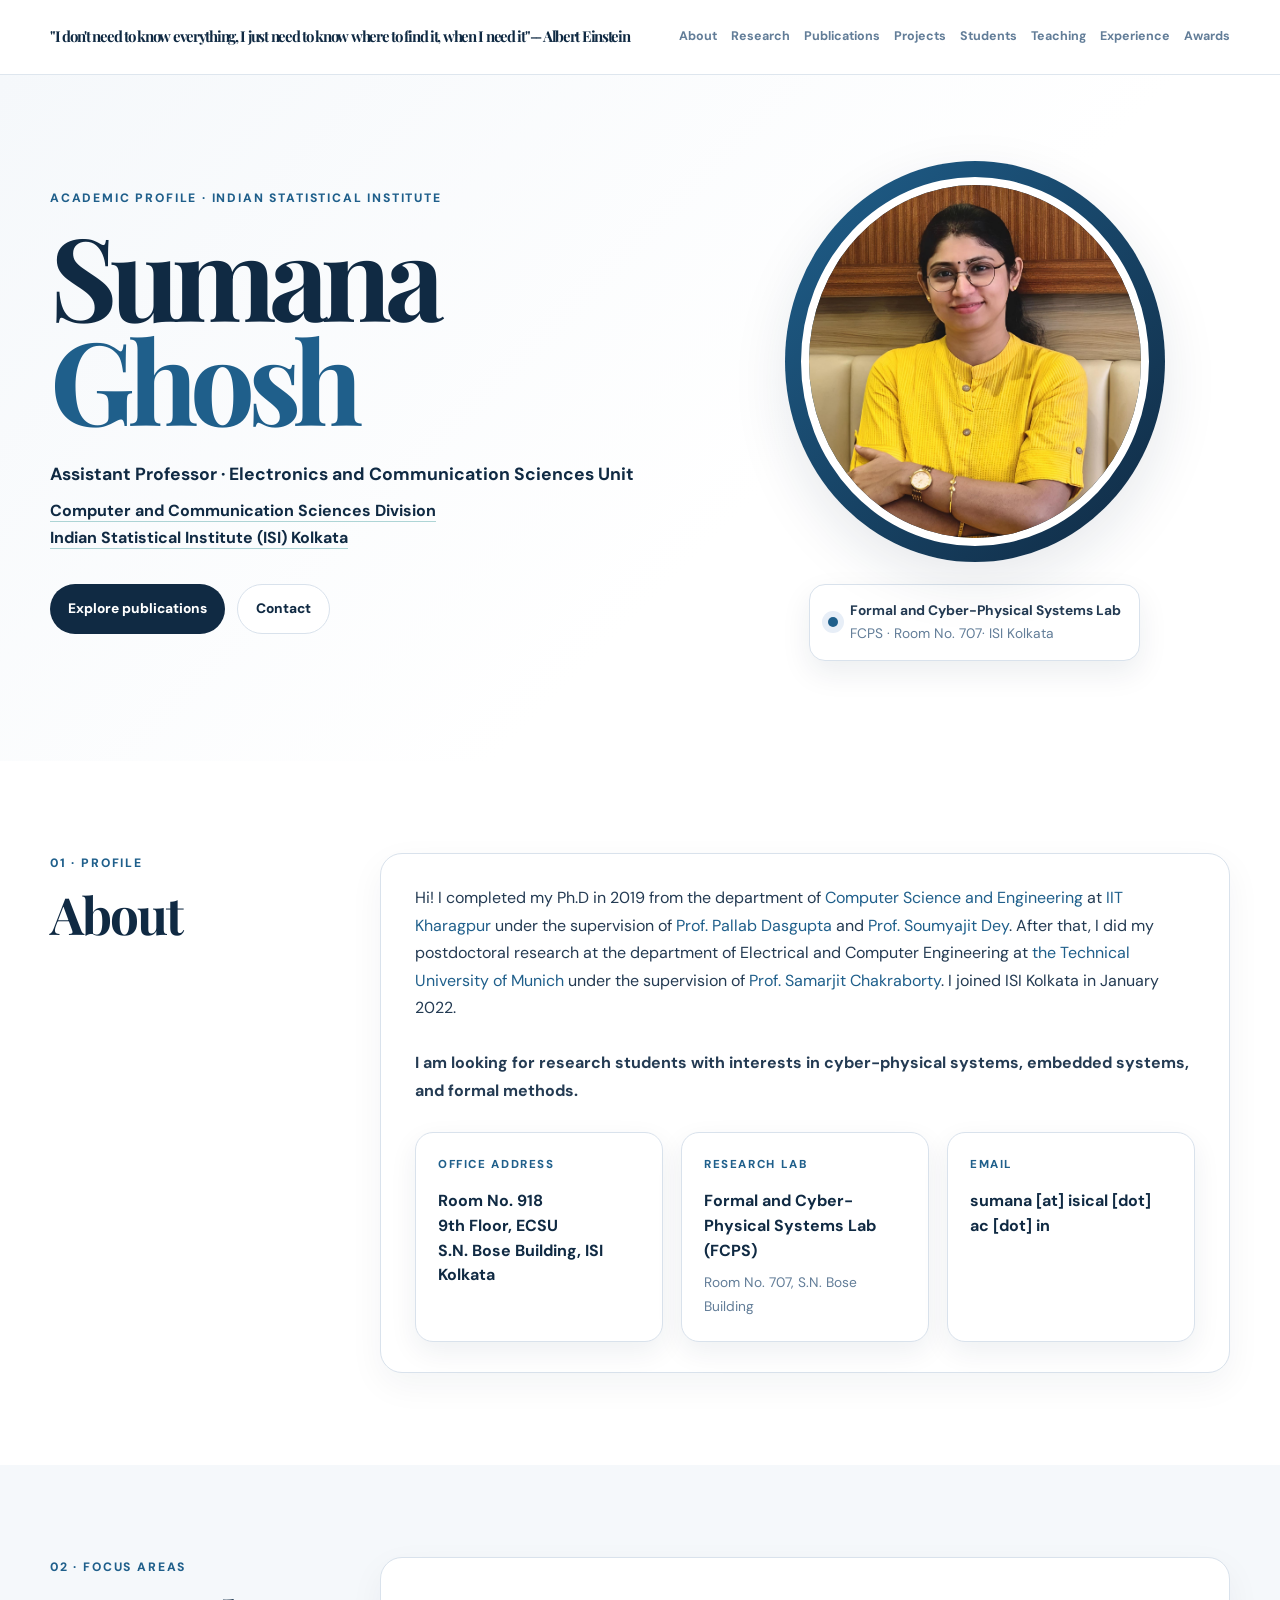
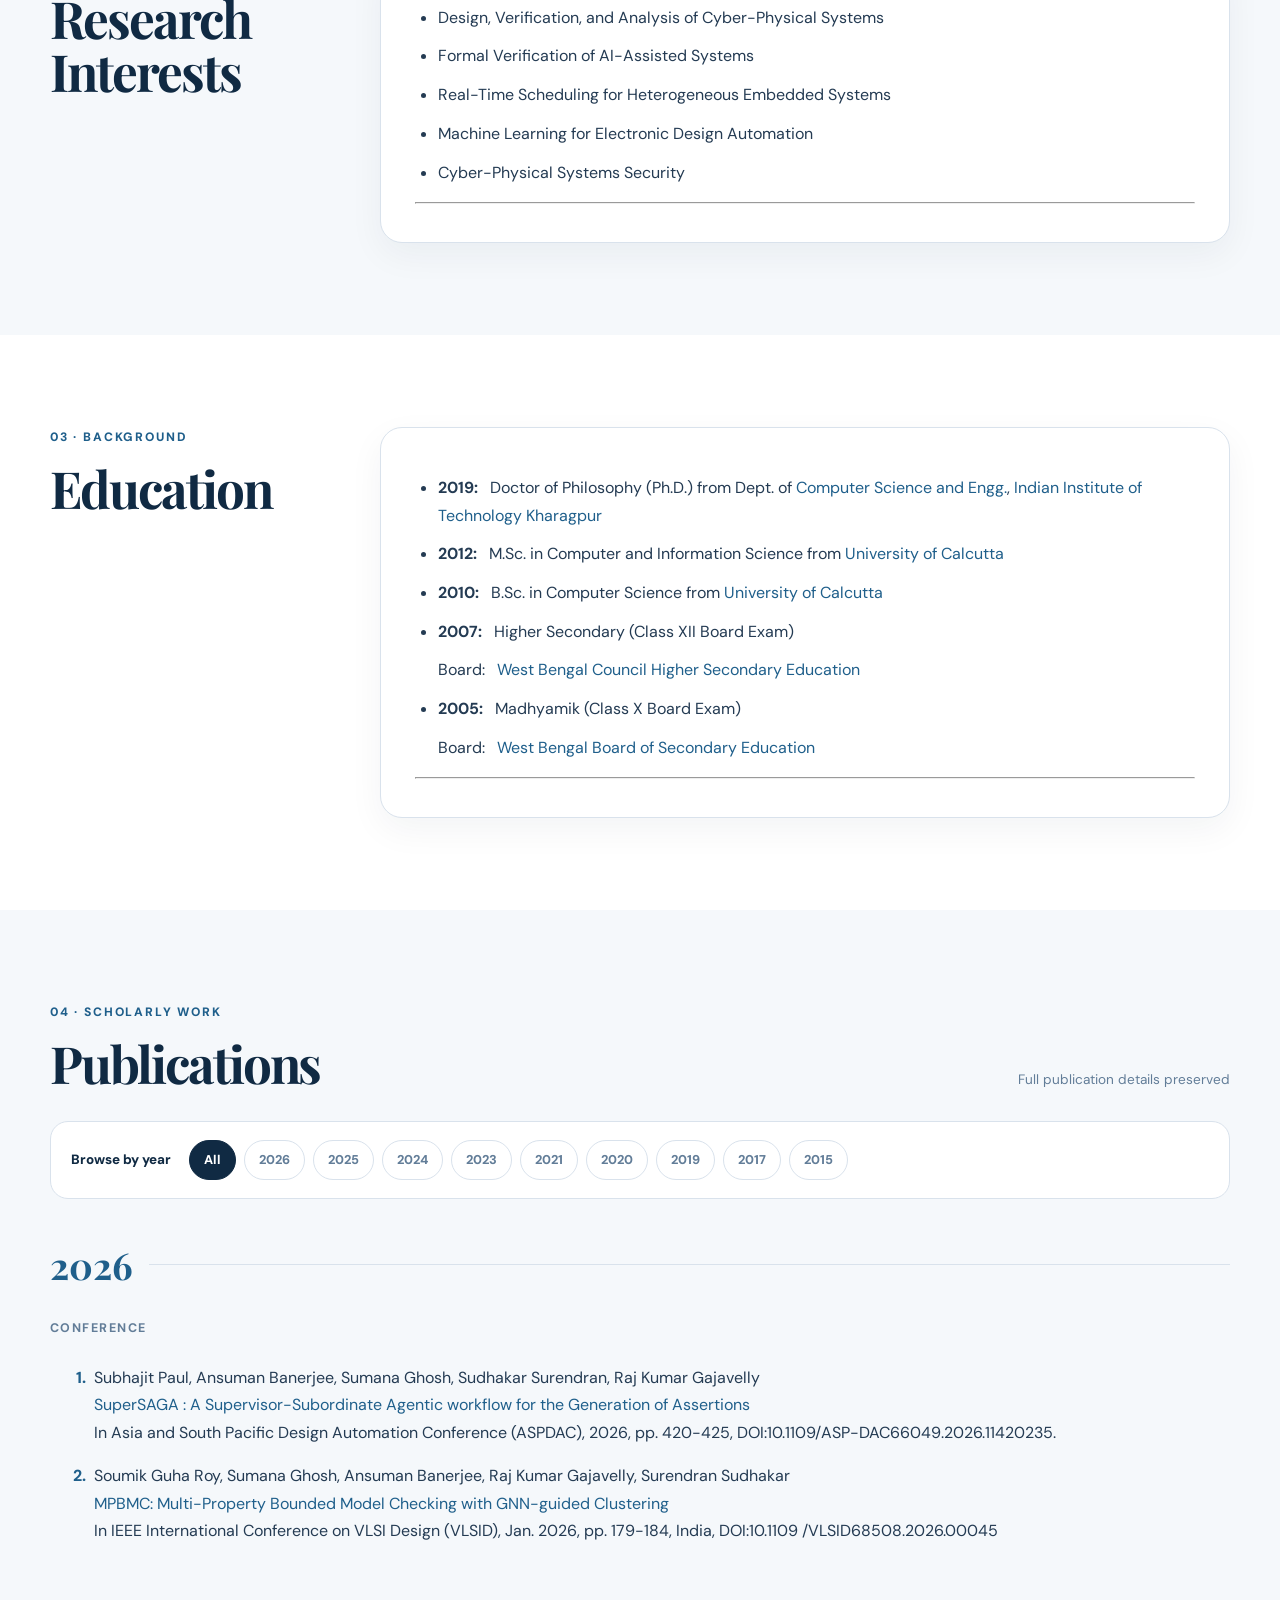
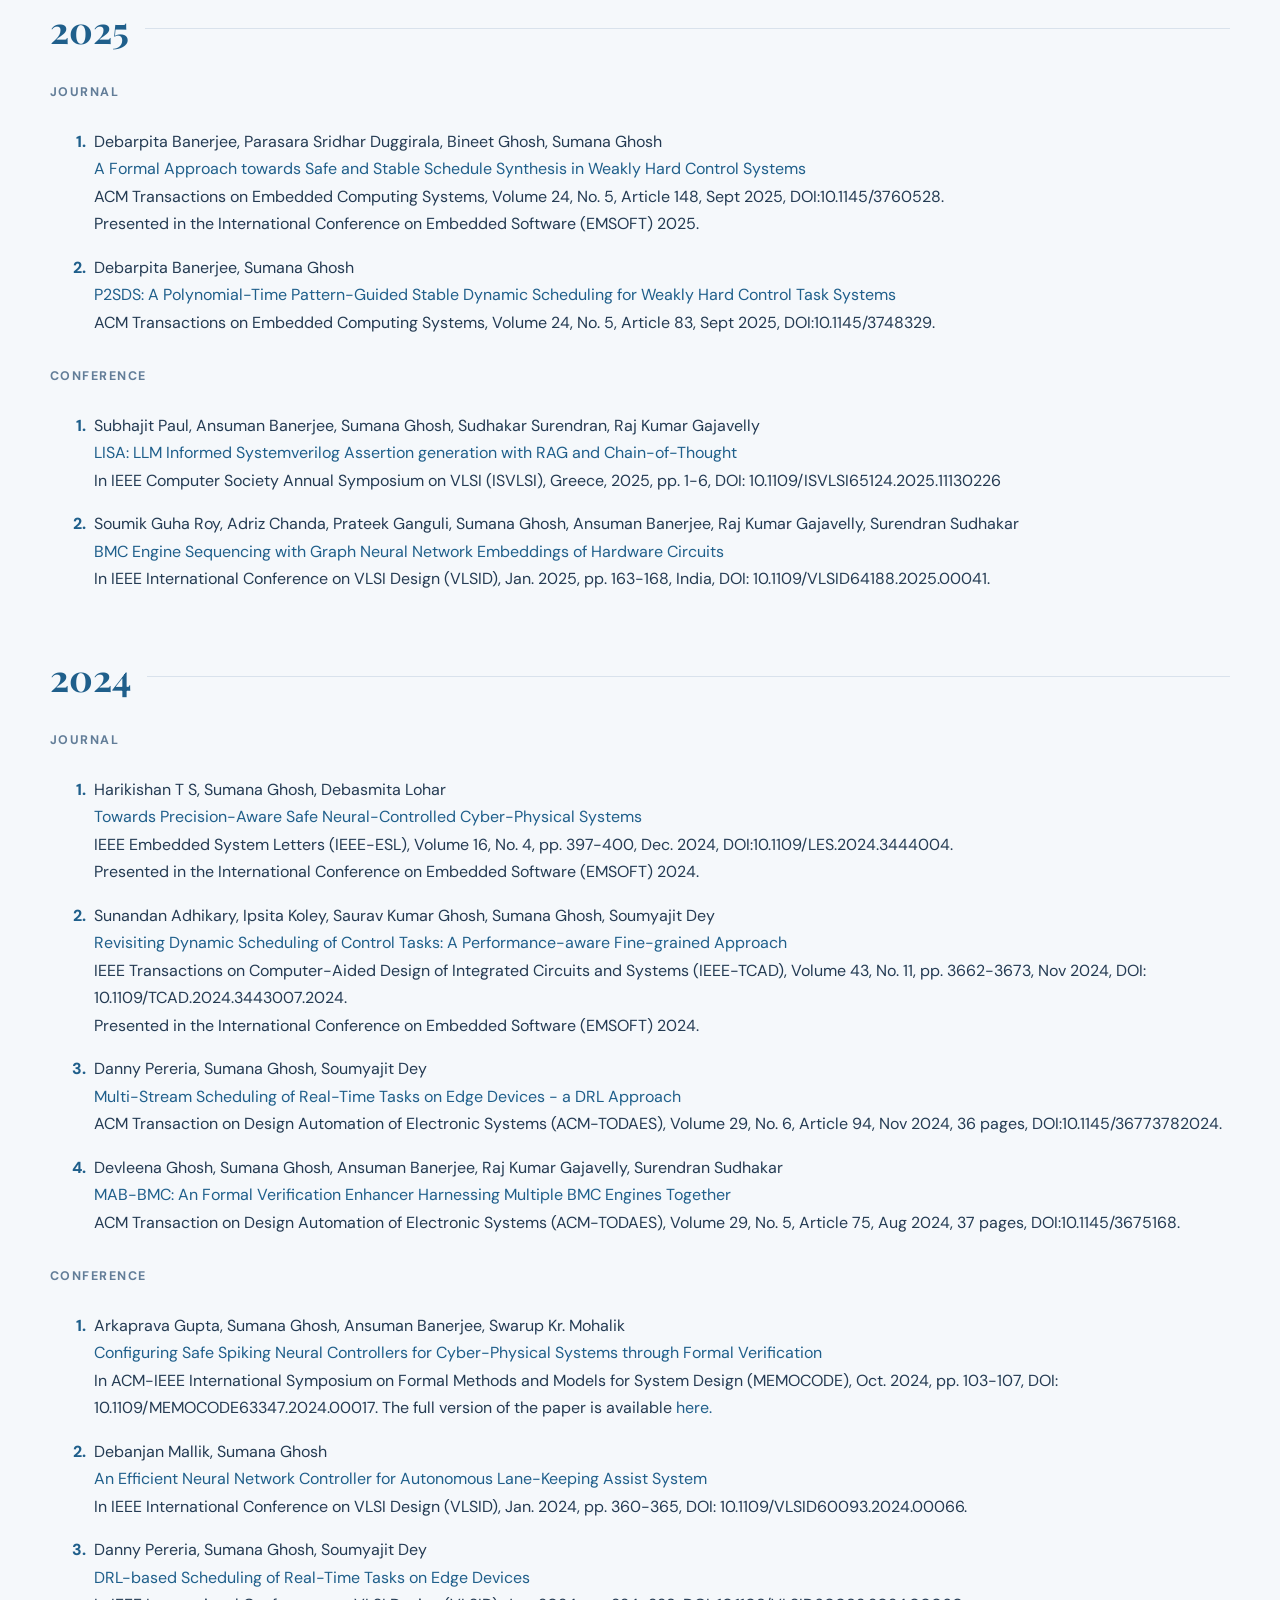
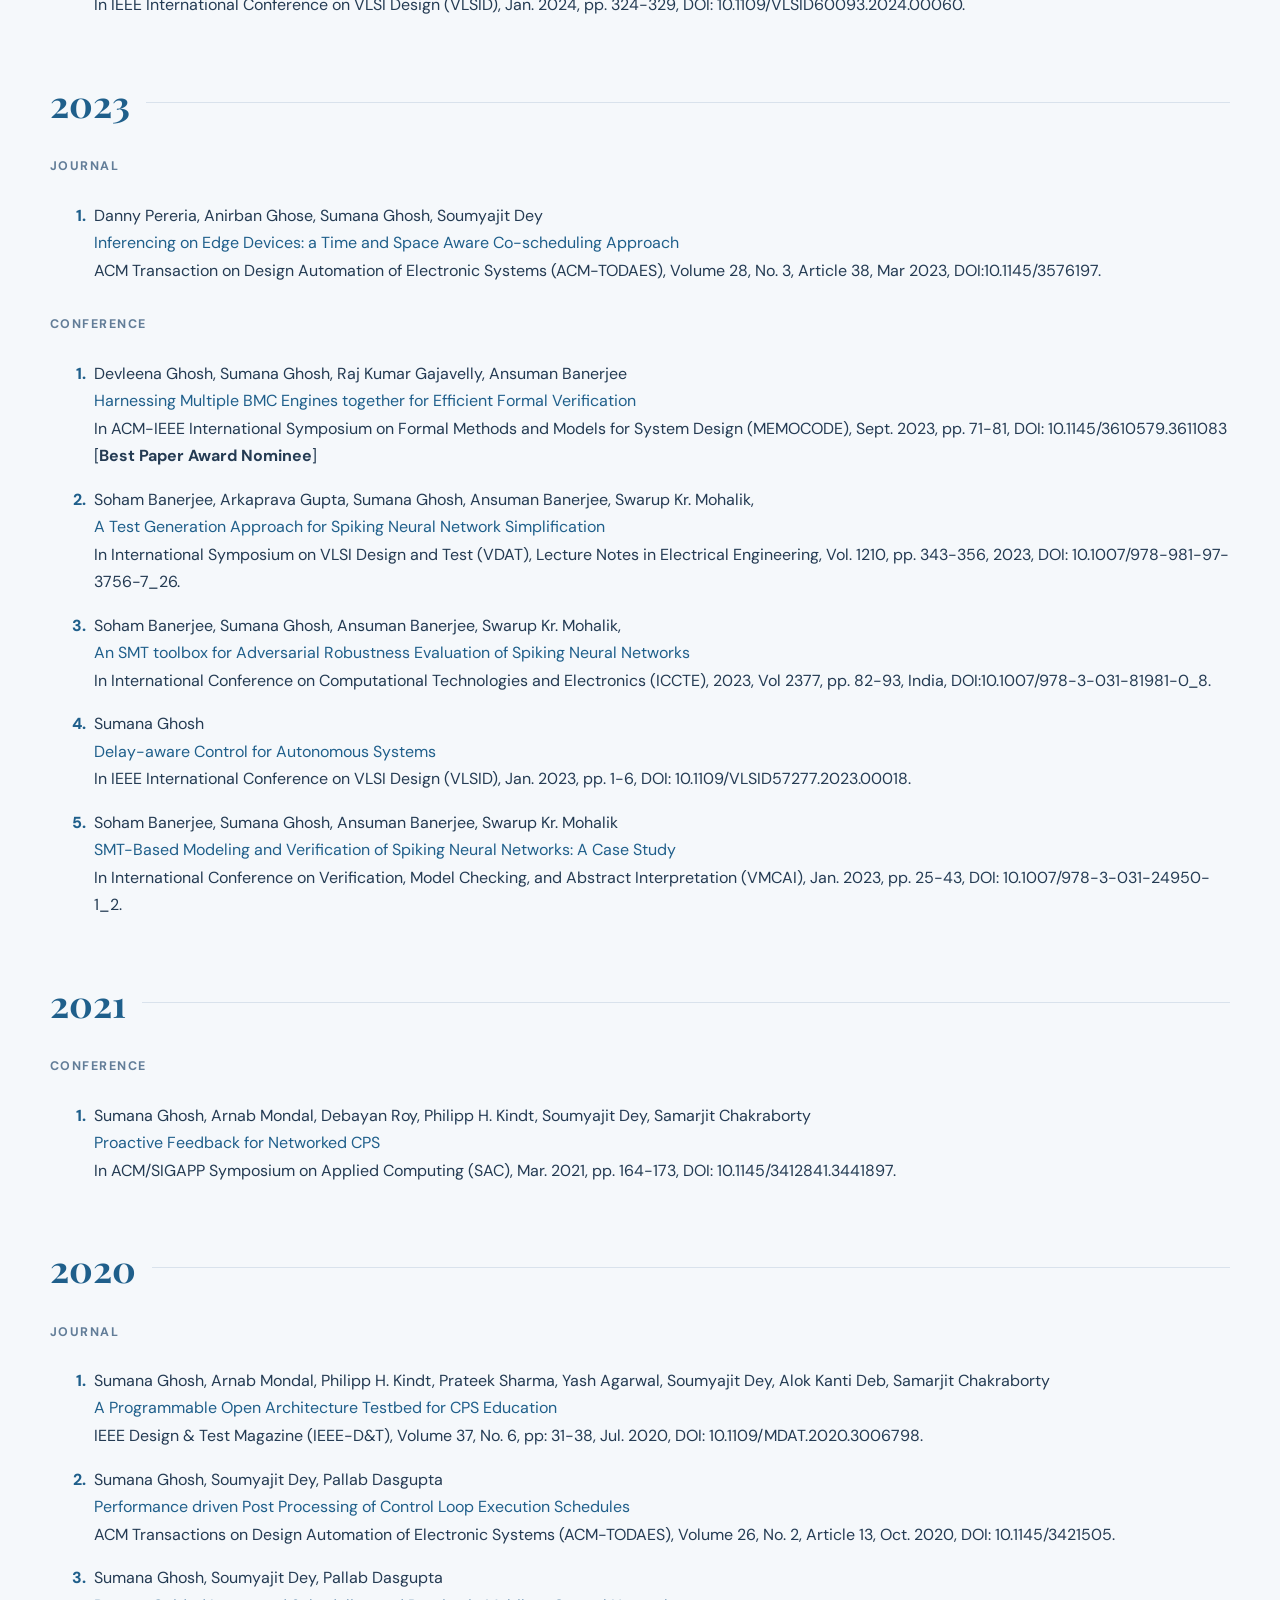
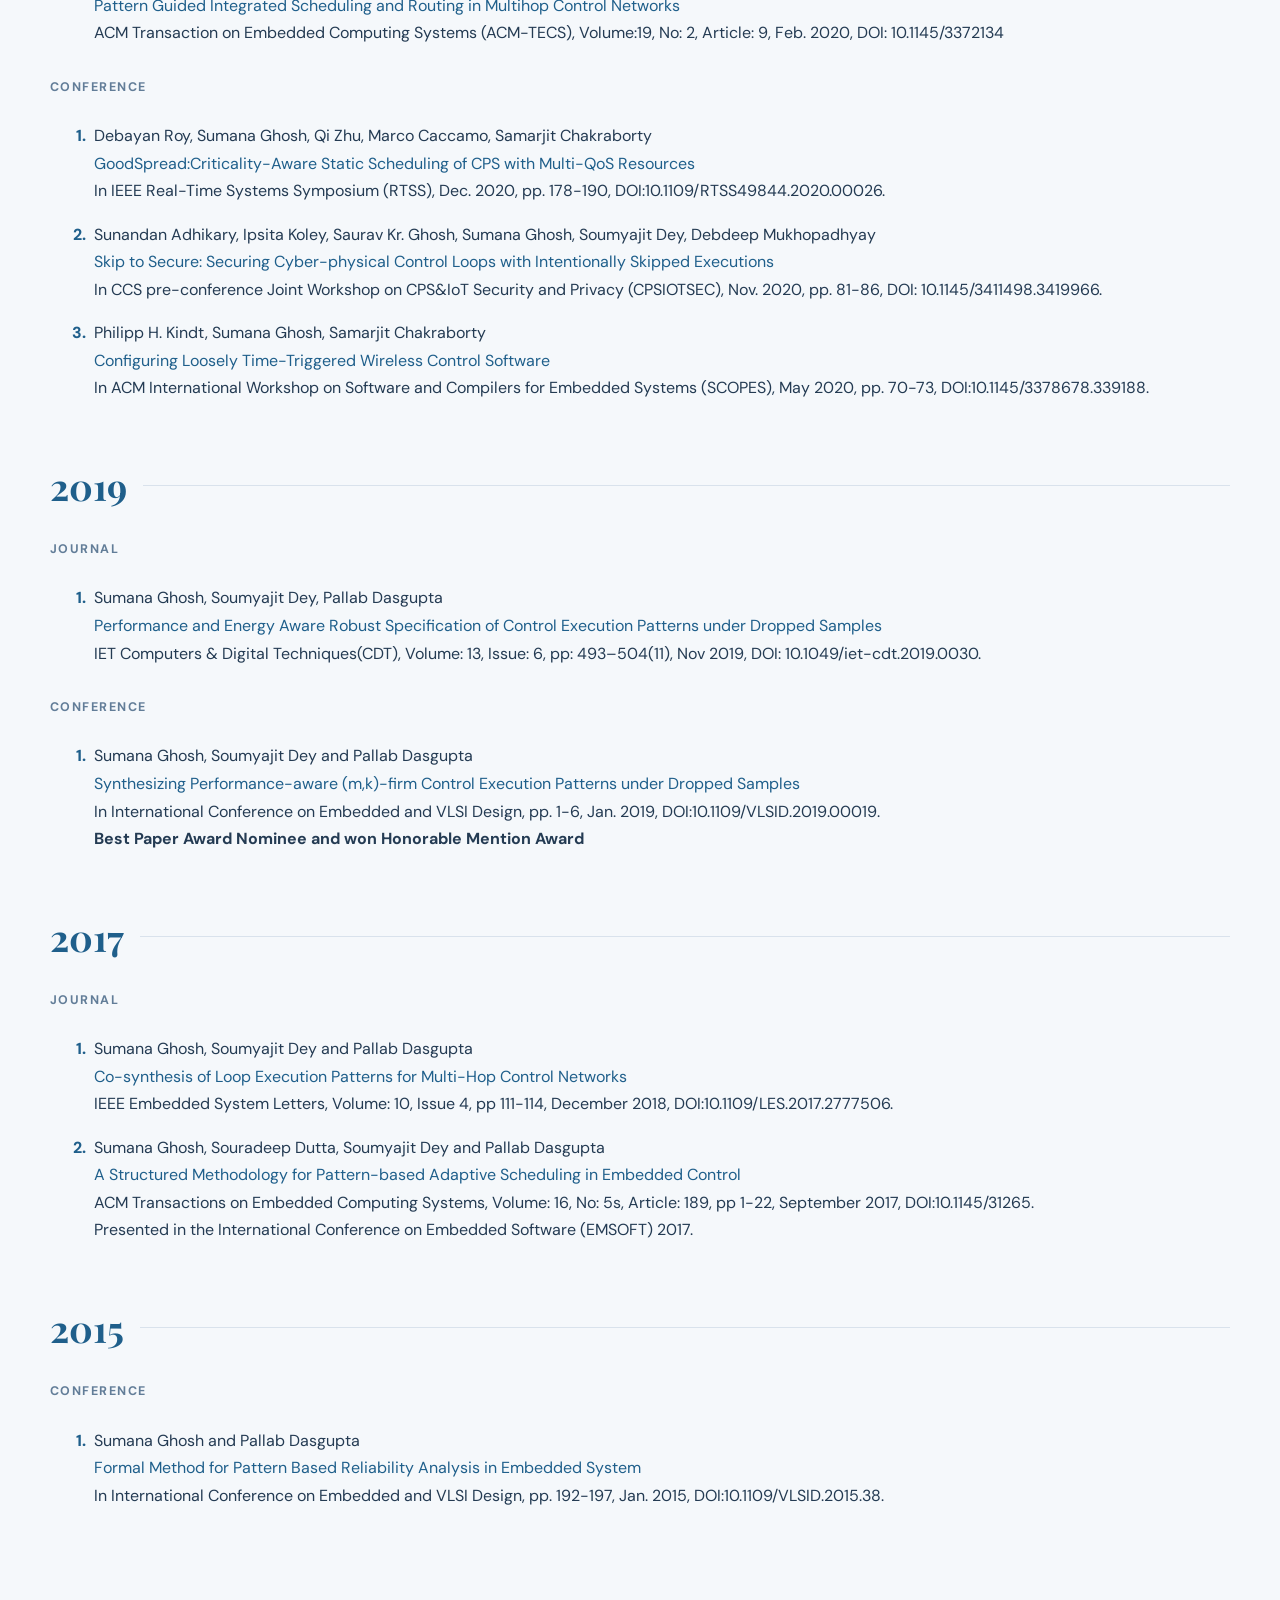
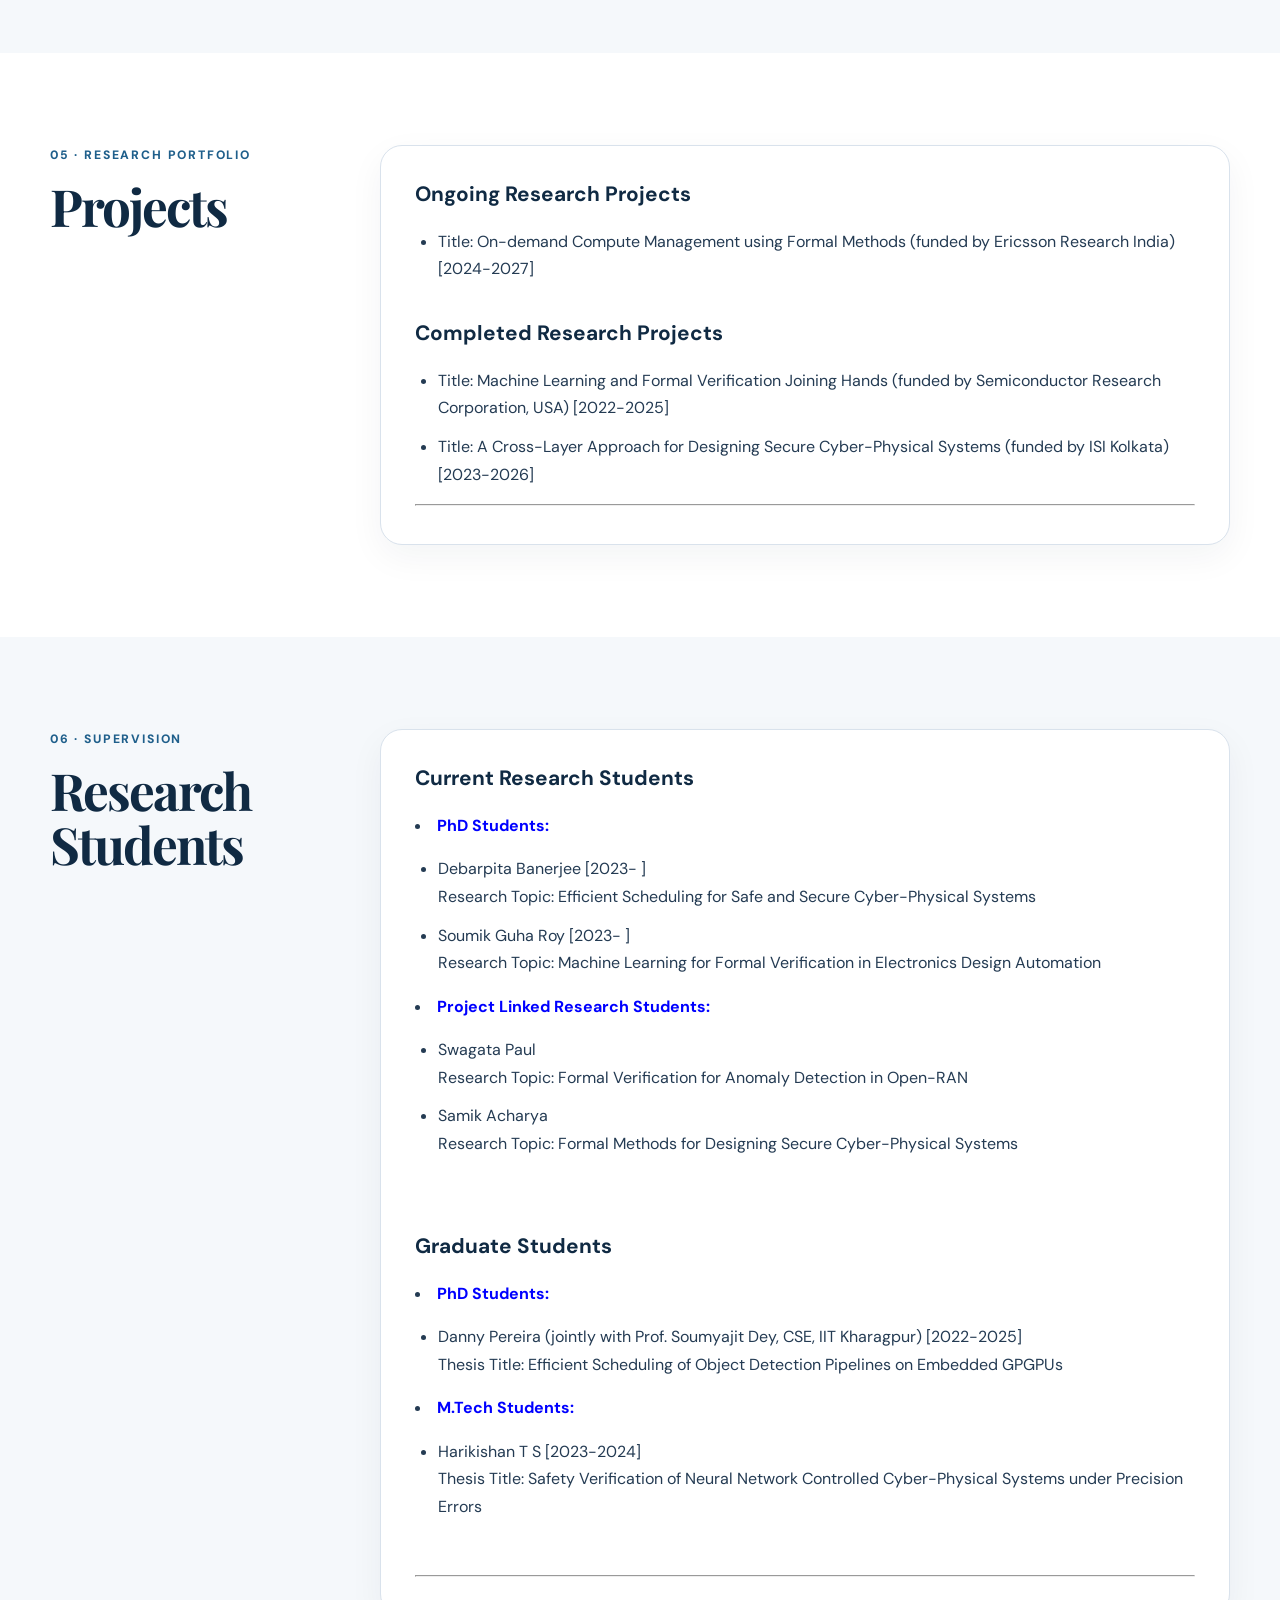
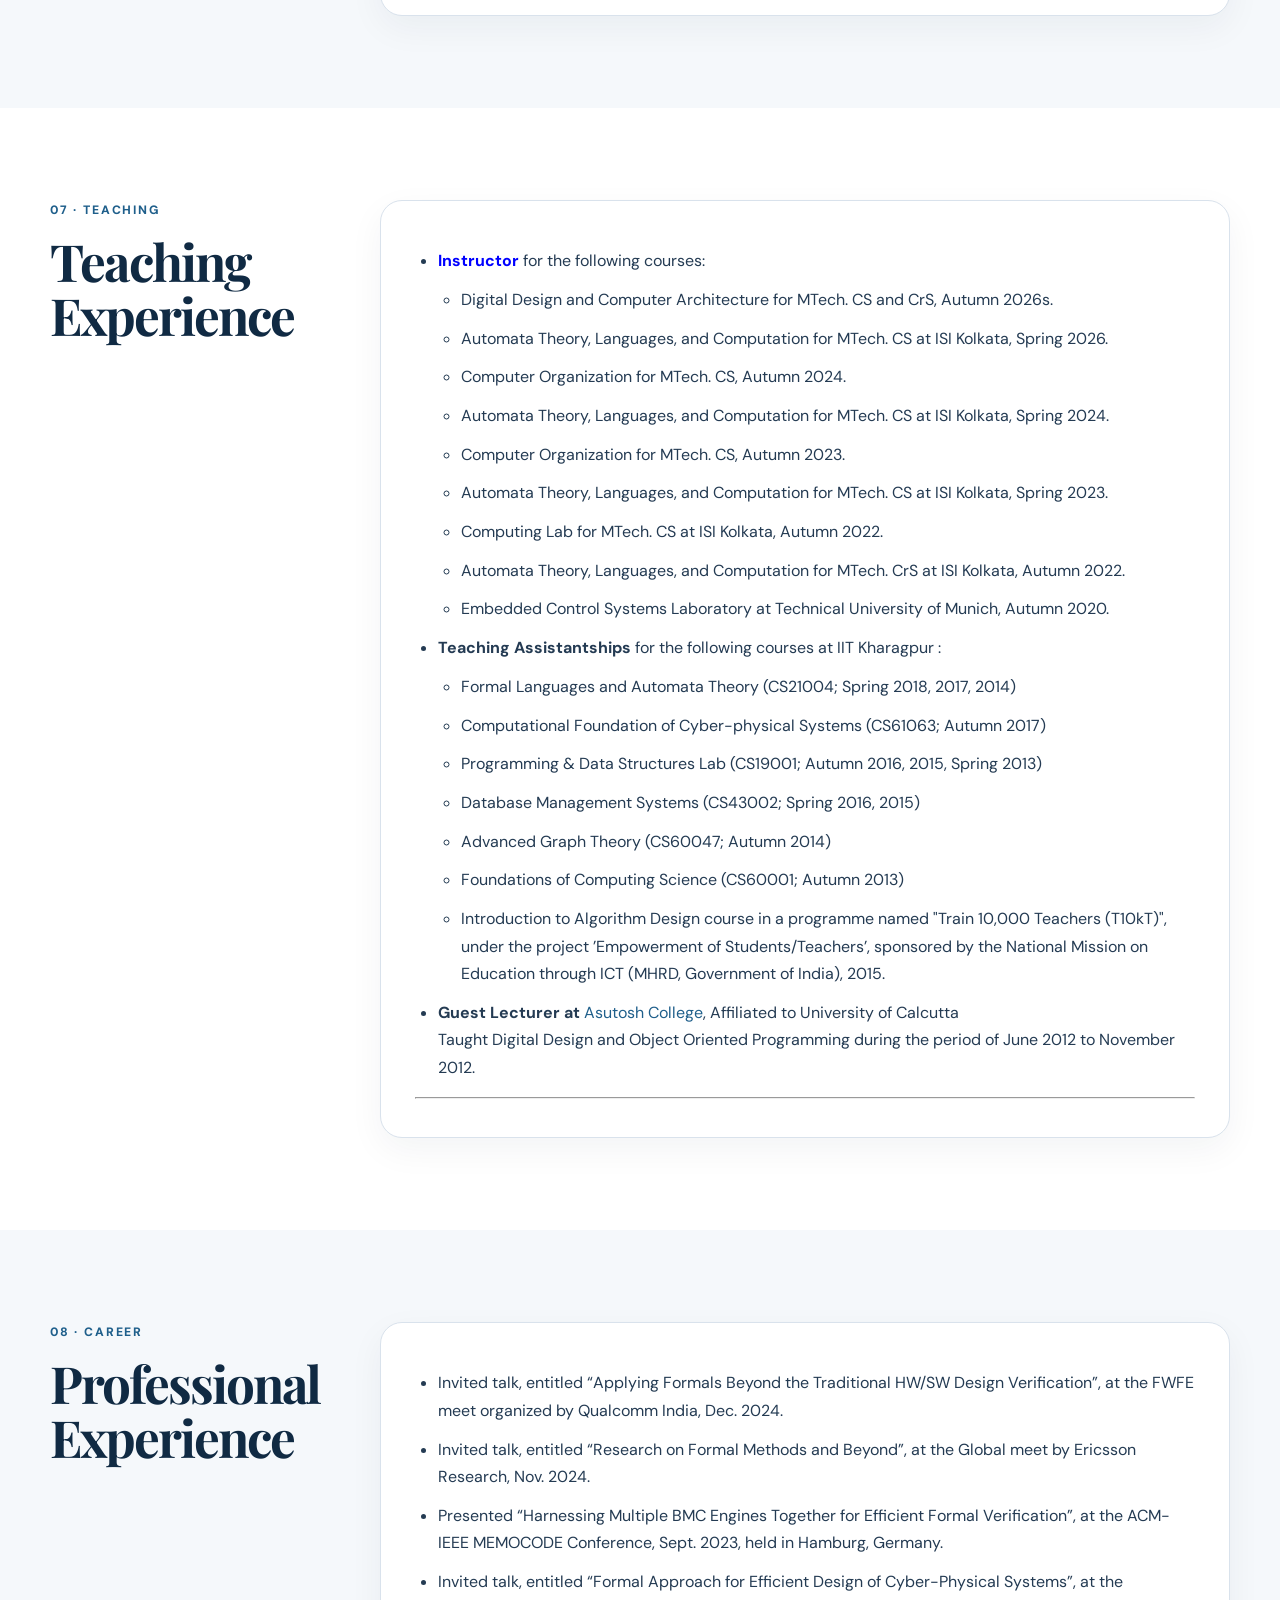
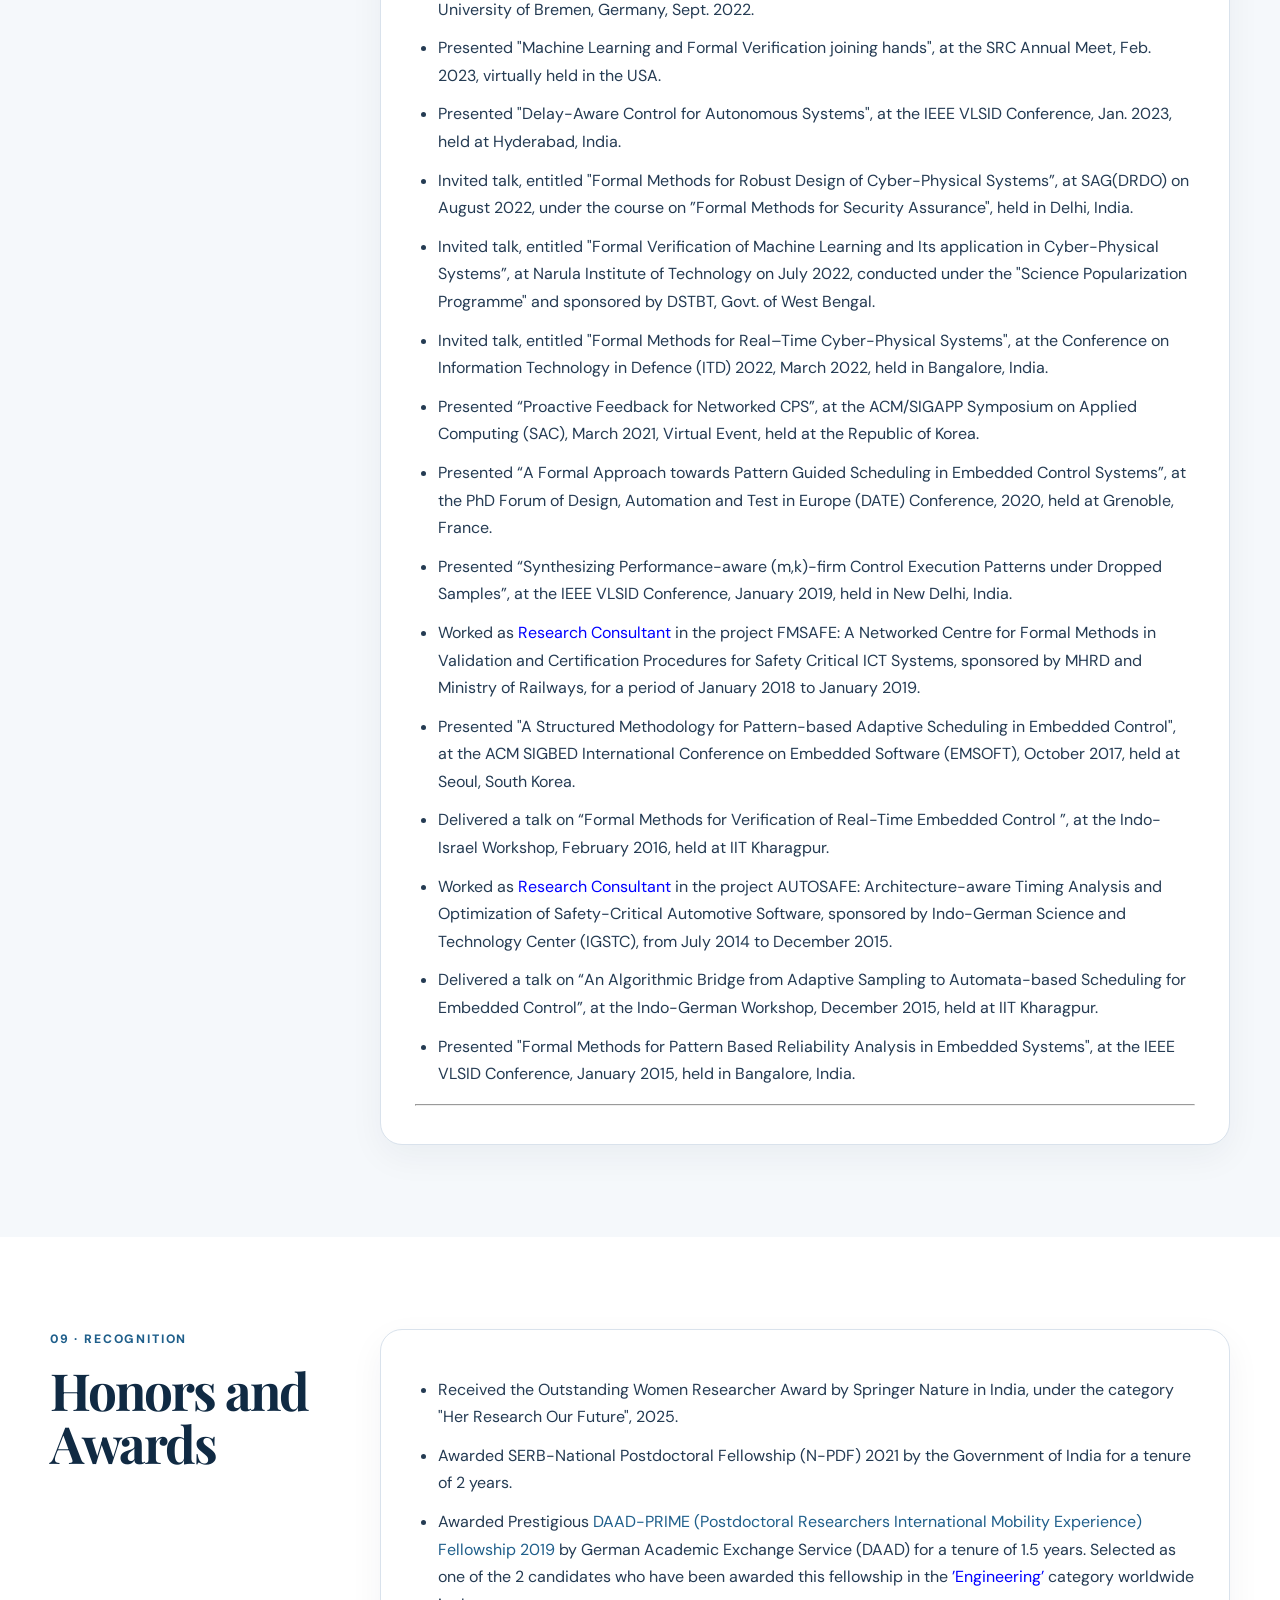
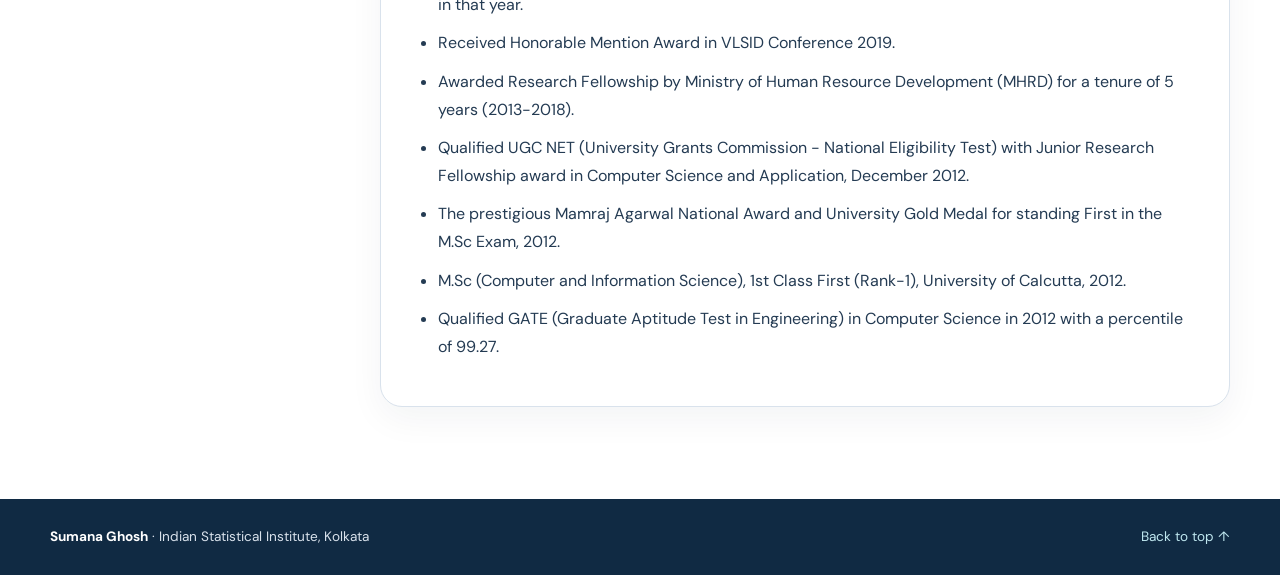
==== commit 1d6db88d: "Change 'ADDRESS' label to 'OFFICE ADDRESS'" ====
--- a/index.html
+++ b/index.html
@@ -64,7 +64,7 @@
 
       <div class="contact-panel-final">
         <div class="contact-card-final">
-          <div class="contact-card-label">ADDRESS</div>
+          <div class="contact-card-label">OFFICE ADDRESS</div>
           <div class="contact-card-value">Room No. 918 <br> 9th Floor, ECSU<br>S.N. Bose Building, ISI Kolkata</div>
         </div>
         <div class="contact-card-final">
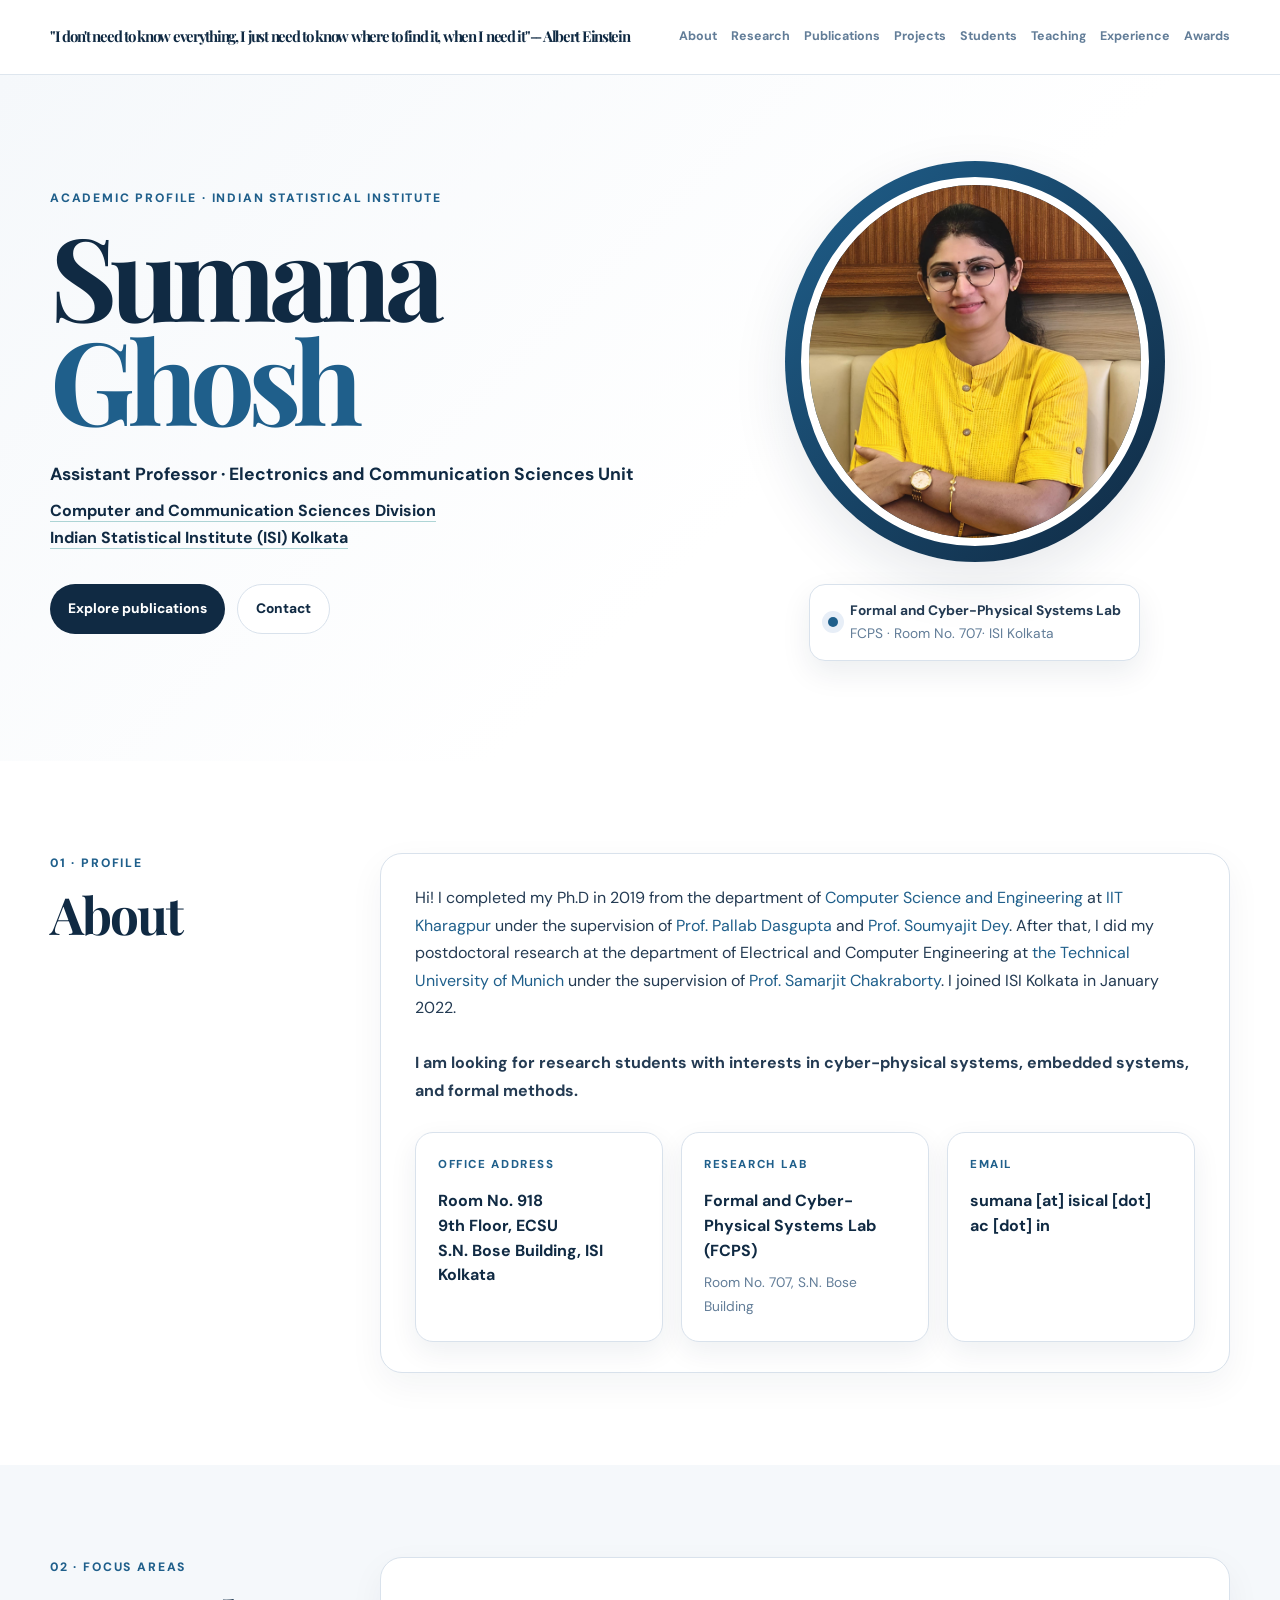
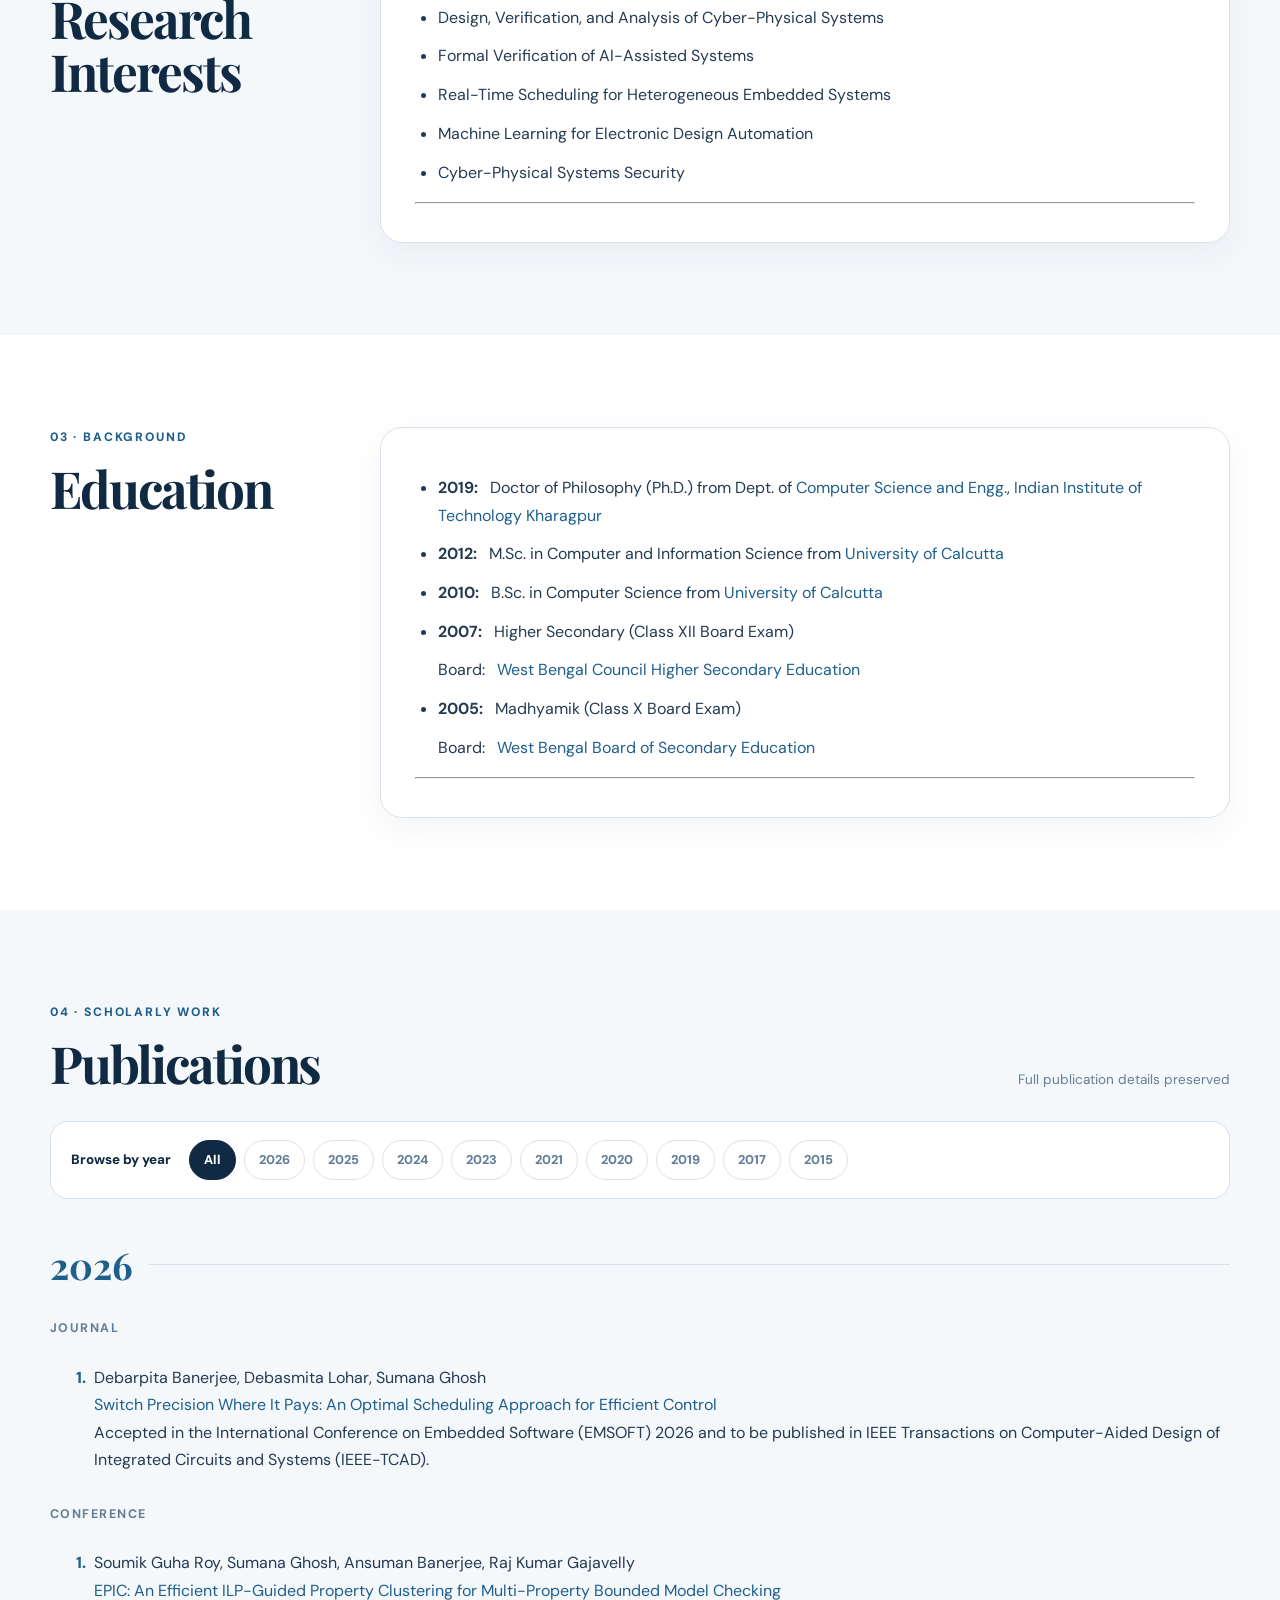
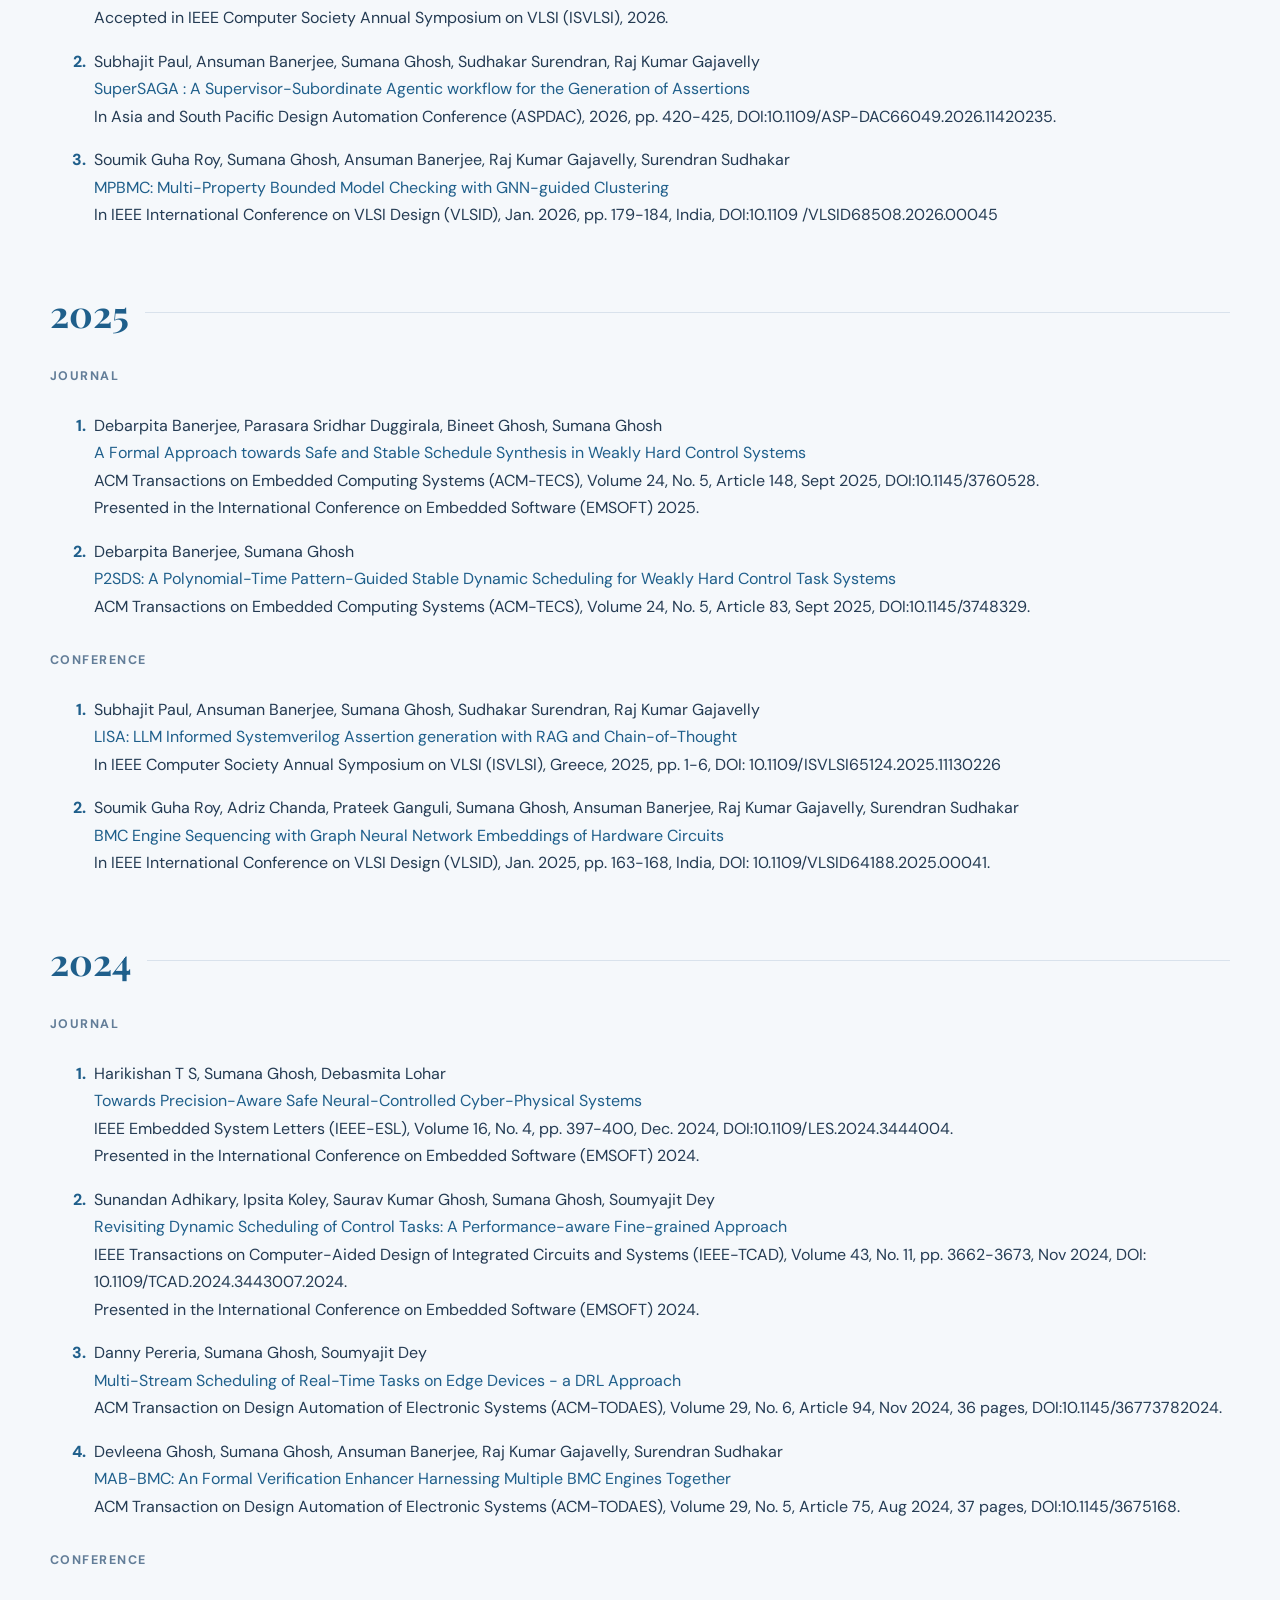
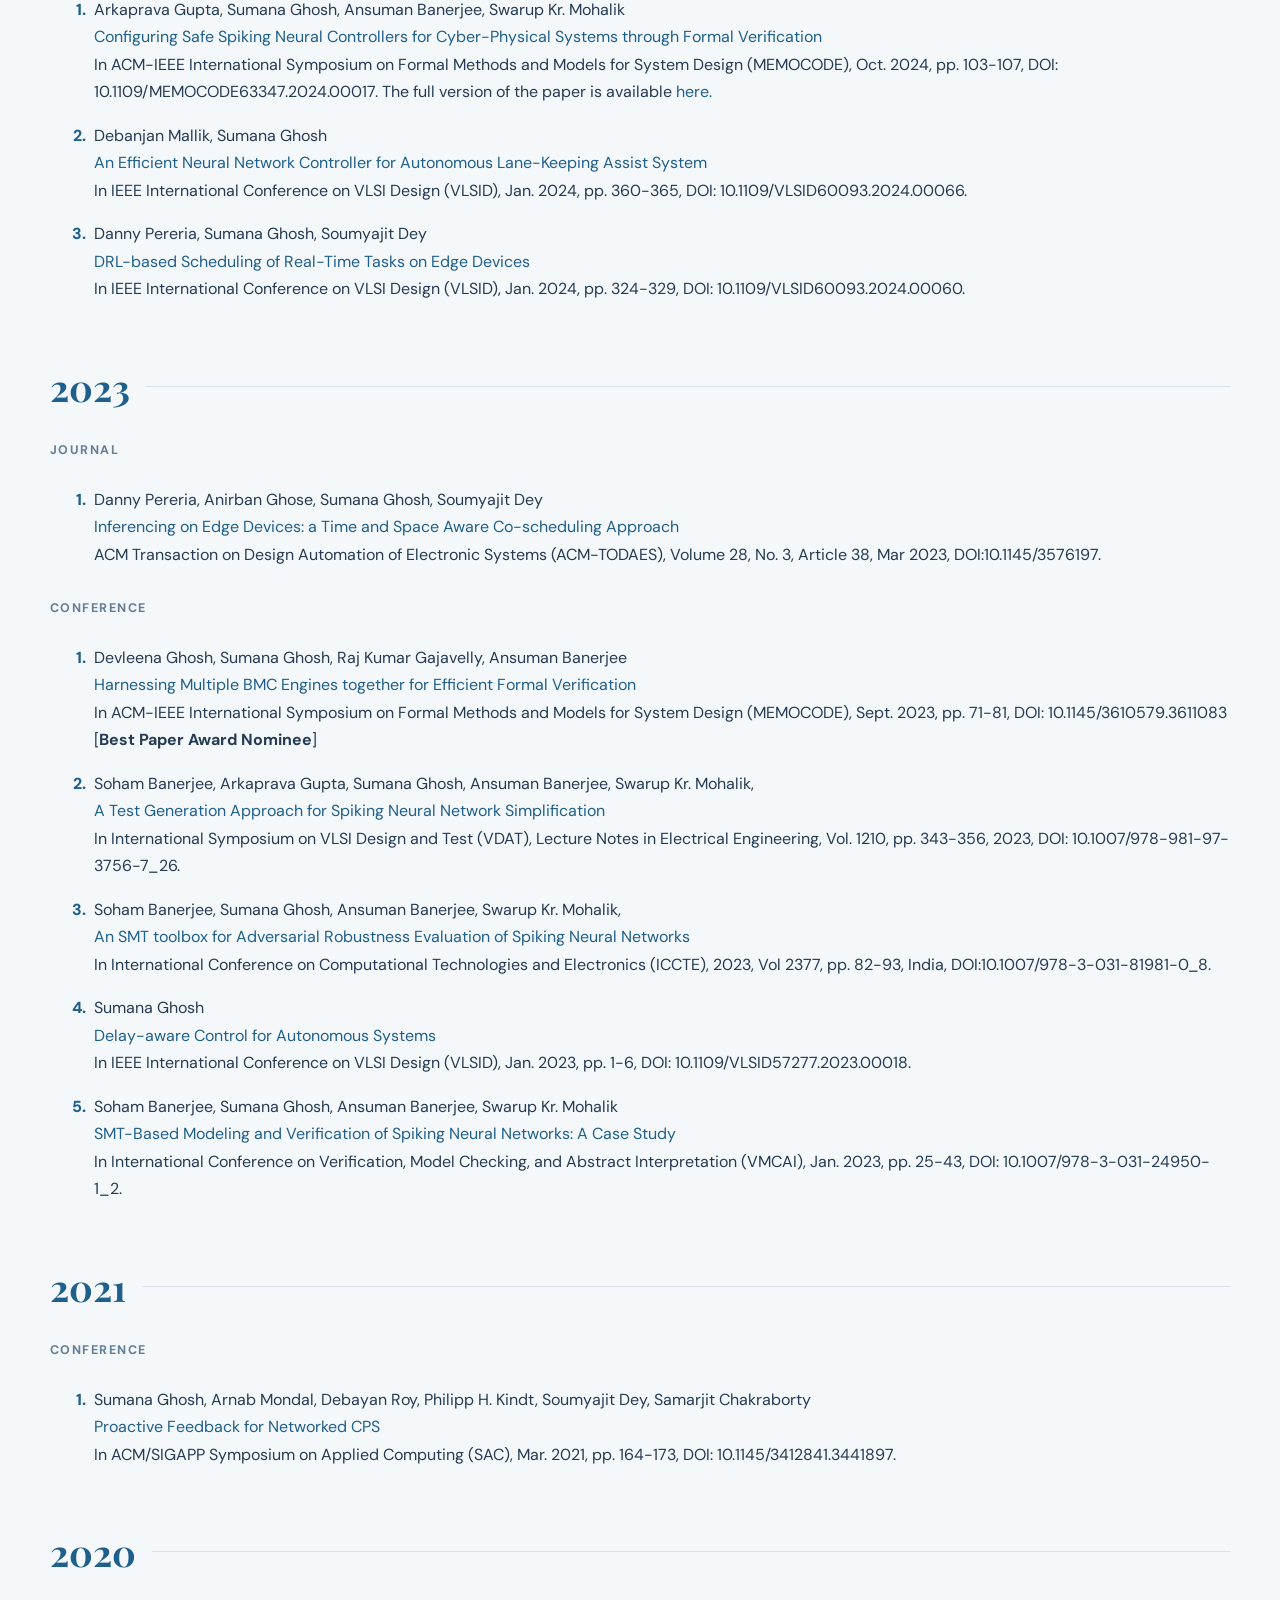
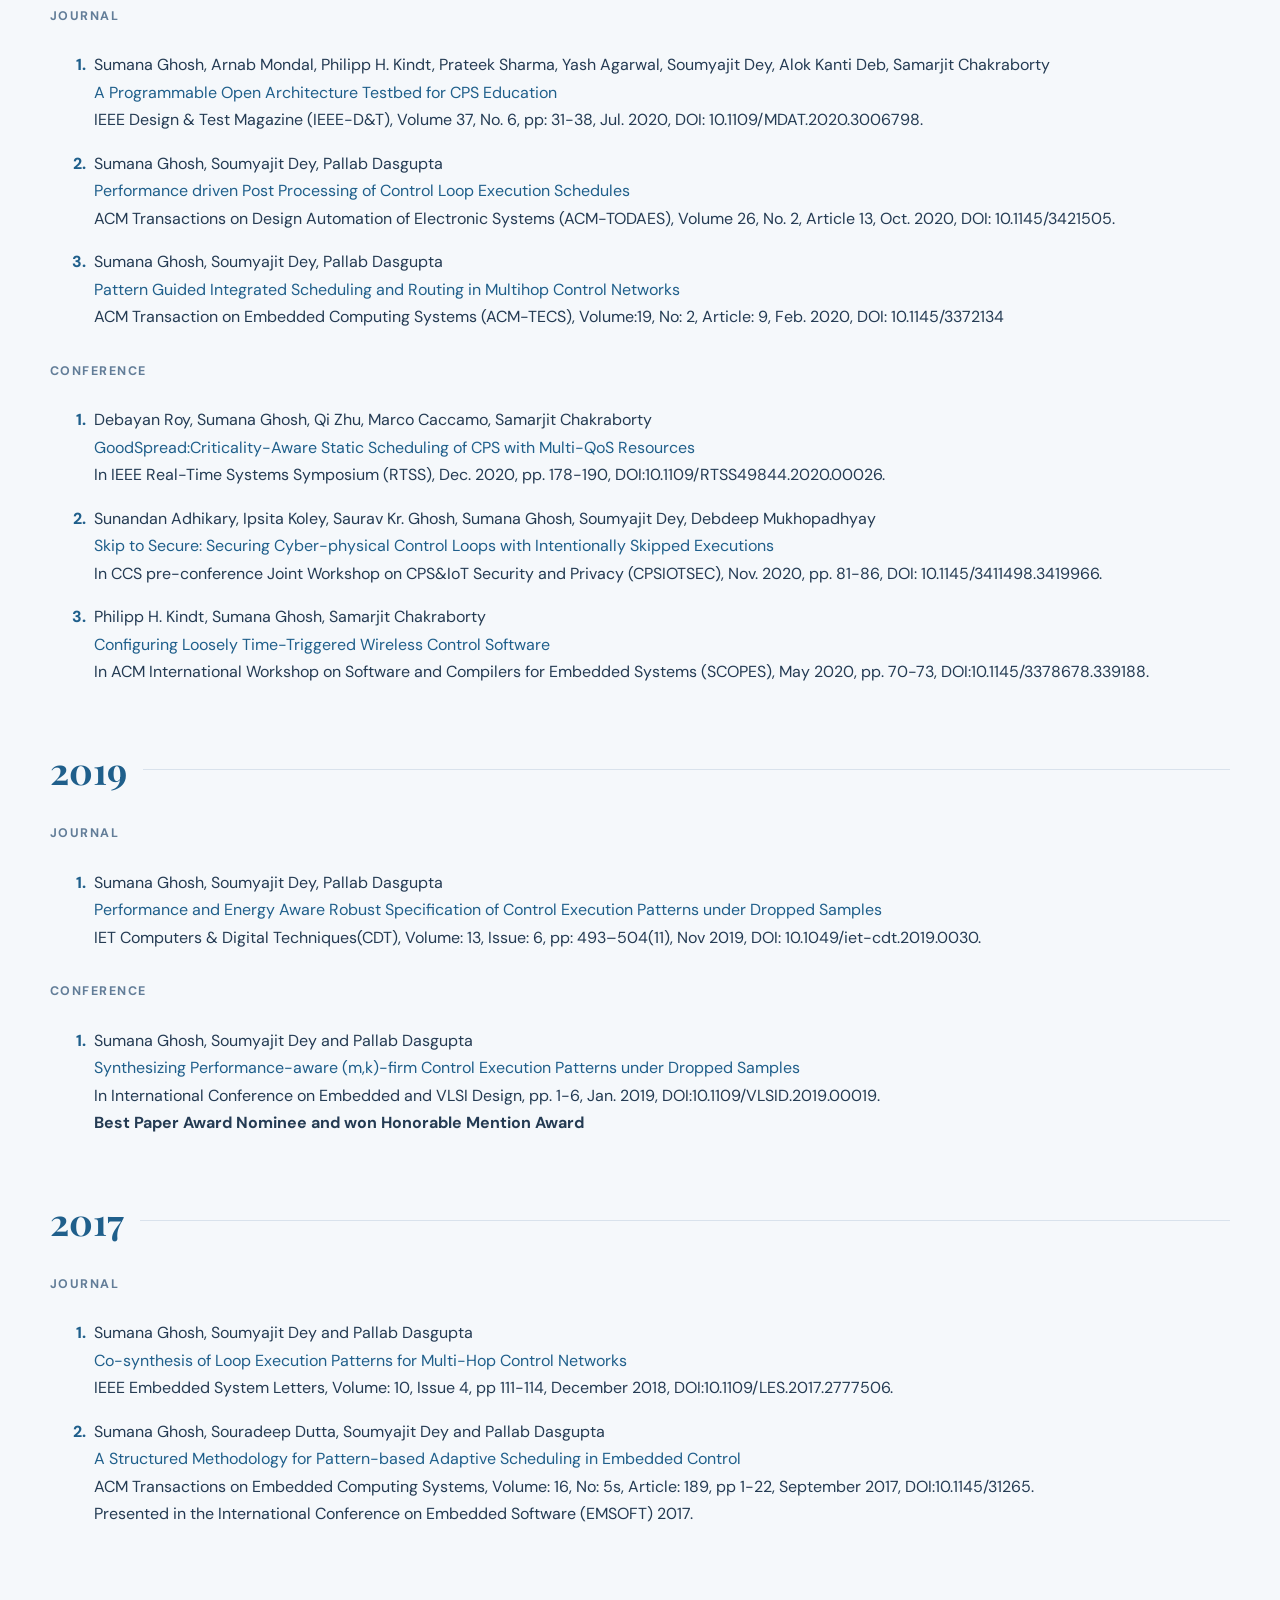
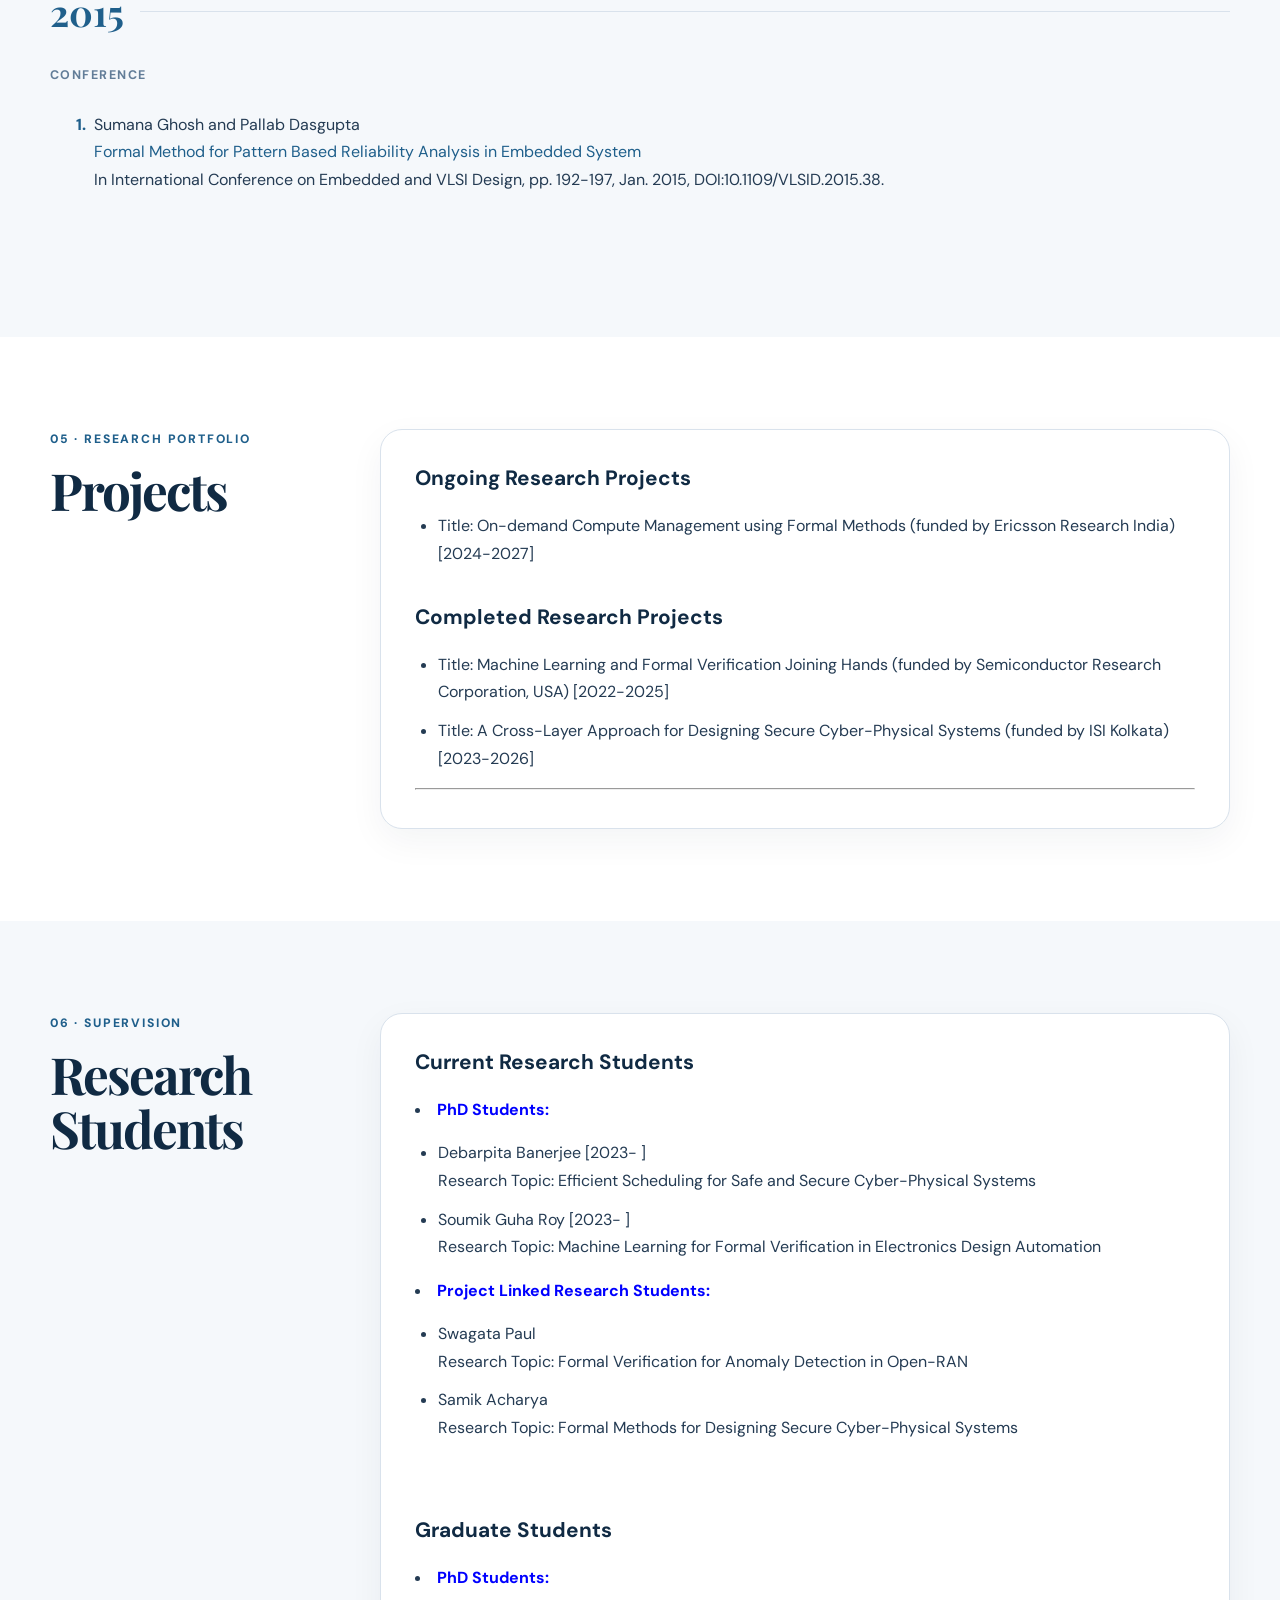
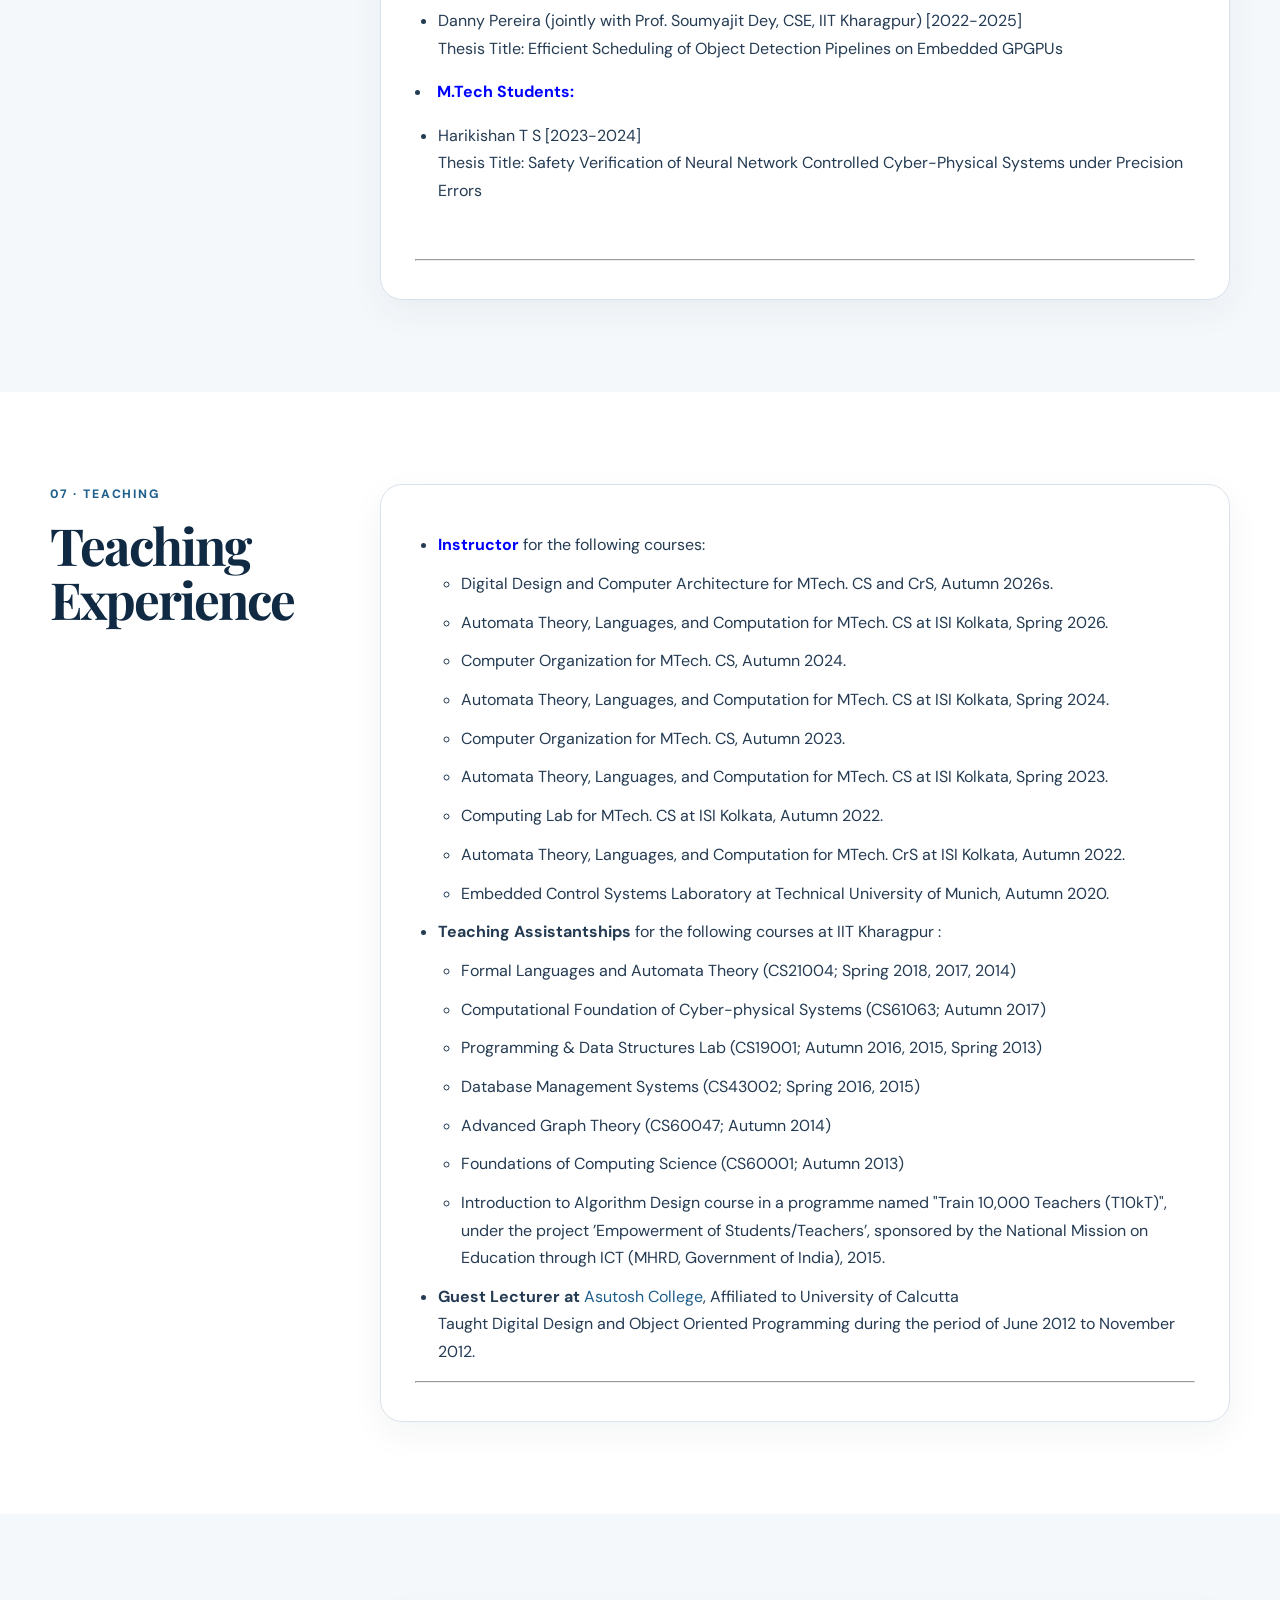
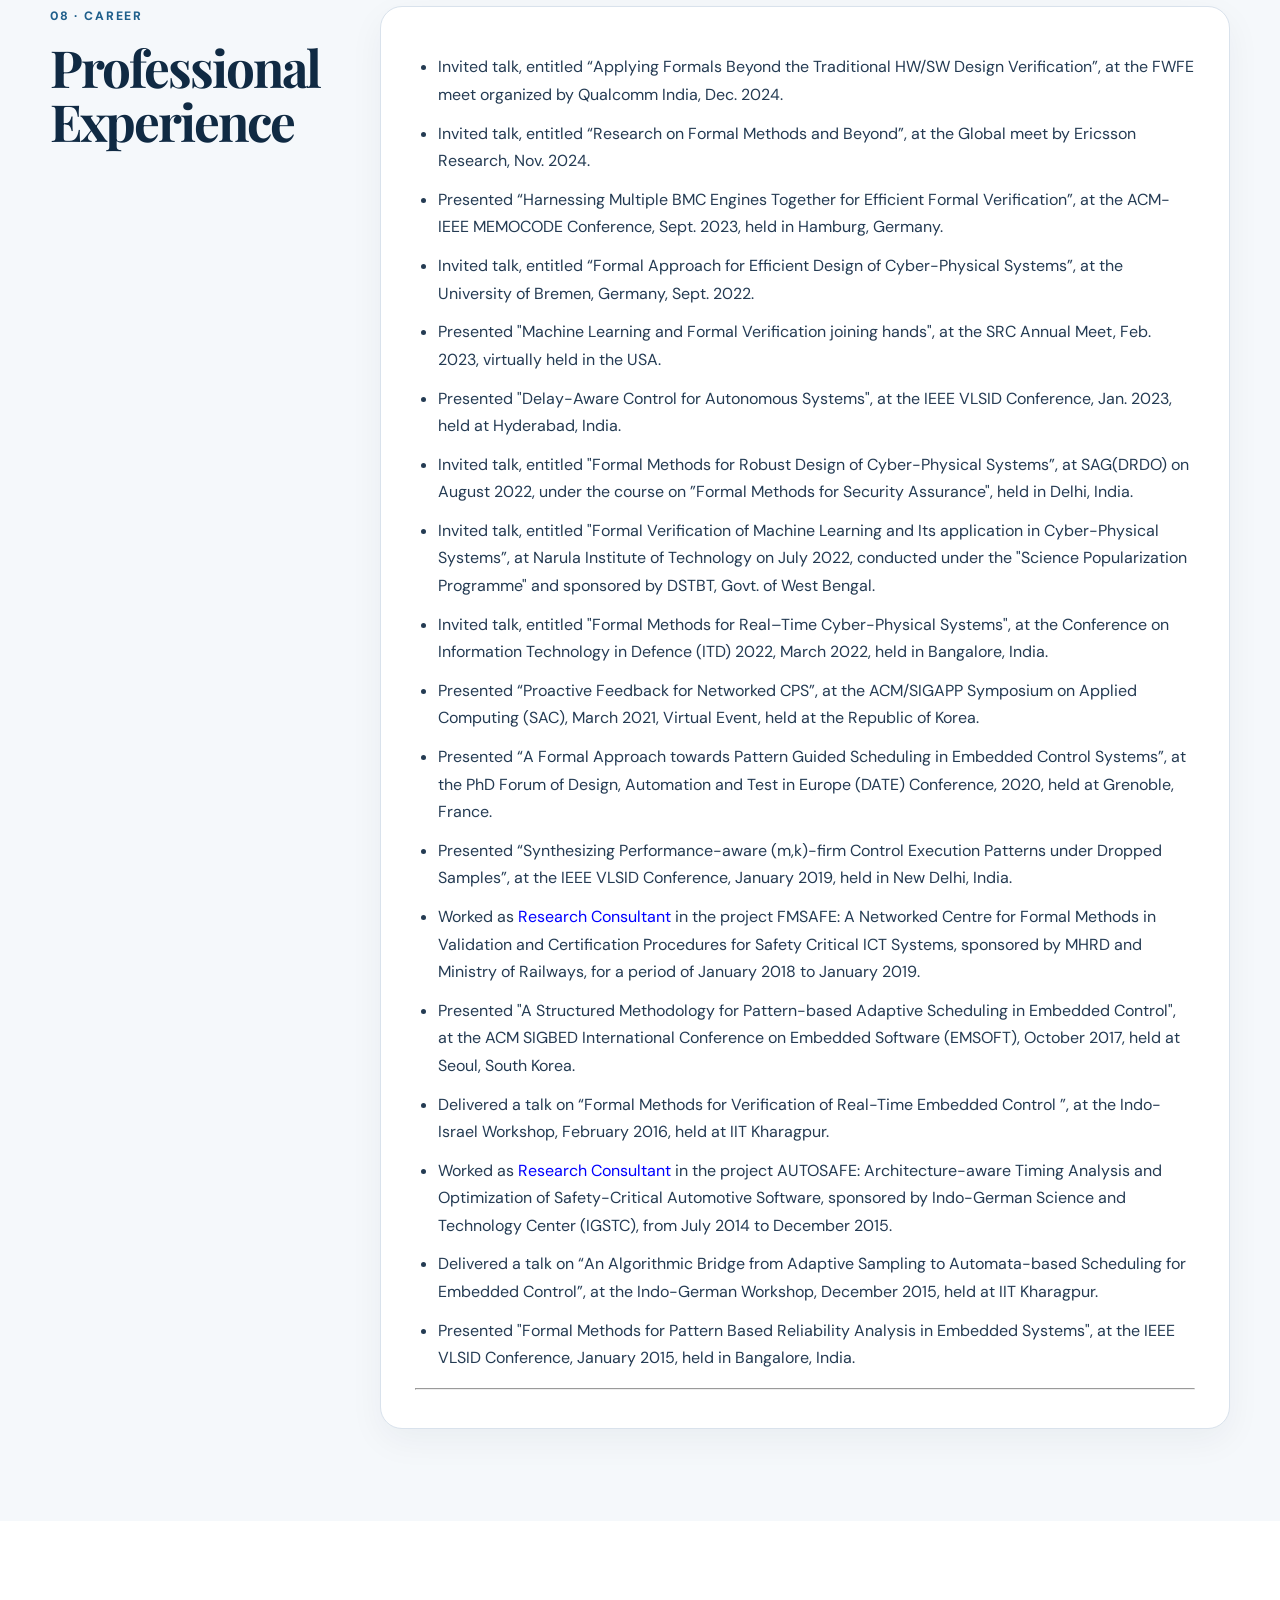
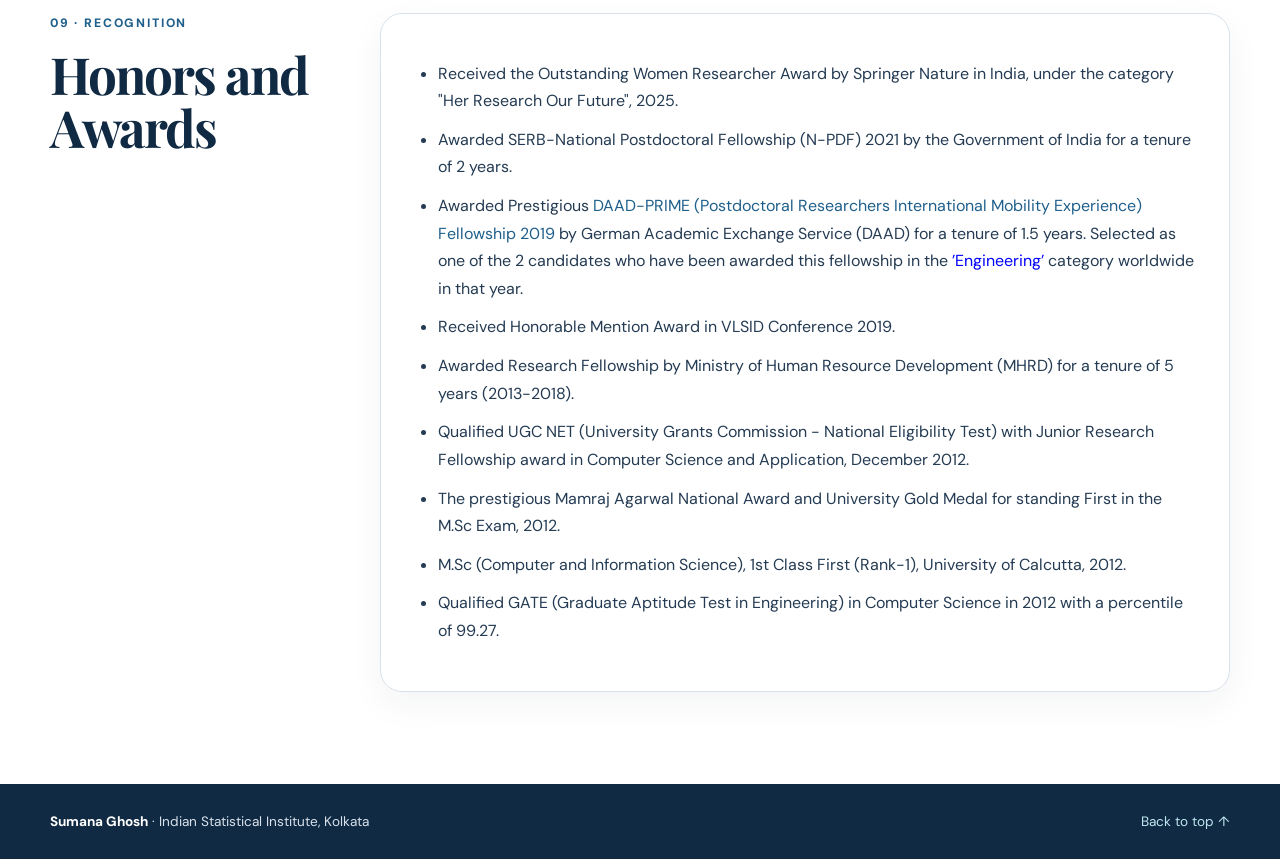
==== commit cac4077c: "Revise publication entries for multiple years Updated publication details for 2026, 2025, and 2024 i" ====
--- a/index.html
+++ b/index.html
@@ -141,20 +141,29 @@
       </div>
     </div>
     <div class="publications-wrap">
-      <div class="publication-year-group" data-year="2026"><div class="year-heading"><span>2026</span><div></div></div><h4 class="pub-category">Conference</h4><ol><li> 	Subhajit Paul, Ansuman Banerjee, Sumana Ghosh, Sudhakar Surendran, Raj Kumar Gajavelly<br/>
+      <div class="publication-year-group" data-year="2026"><div class="year-heading"><span>2026</span><div></div></div>
+      <h4 class="pub-category">Journal</h4><ol><li> Debarpita Banerjee, Debasmita Lohar, Sumana Ghosh<br/>
+<a href="https://dl.acm.org/doi/full/10.1145/3760528"> Switch Precision Where It Pays: An Optimal Scheduling Approach for Efficient Control </a> <br/>
+    Accepted in the International Conference on Embedded Software (EMSOFT) 2026 and to be published in IEEE Transactions on Computer-Aided Design of Integrated Circuits and Systems (IEEE-TCAD).<br/>
+    </li></ol><h4 class="pub-category">Conference</h4><ol>
+        <li> Soumik Guha Roy, Sumana Ghosh, Ansuman Banerjee, Raj Kumar Gajavelly<br/>
+	<a href=" ">EPIC: An Efficient ILP-Guided Property Clustering for Multi-Property Bounded Model Checking </a> <br/>
+		Accepted in IEEE Computer Society Annual Symposium on VLSI (ISVLSI), 2026.	</li>
+        <li> 	Subhajit Paul, Ansuman Banerjee, Sumana Ghosh, Sudhakar Surendran, Raj Kumar Gajavelly<br/>
 <a href="https://ieeexplore.ieee.org/abstract/document/11130226"> SuperSAGA : A Supervisor-Subordinate Agentic workflow for the Generation of Assertions</a> <br/>
      In Asia and South Pacific Design Automation Conference (ASPDAC), 2026, pp. 420-425, DOI:10.1109/ASP-DAC66049.2026.11420235.
-</li><li> Soumik Guha Roy, Sumana Ghosh, Ansuman Banerjee, Raj Kumar Gajavelly, Surendran Sudhakar <br/>
+</li> <li> Soumik Guha Roy, Sumana Ghosh, Ansuman Banerjee, Raj Kumar Gajavelly, Surendran Sudhakar <br/>
 <a href=""> MPBMC: Multi-Property Bounded Model Checking with GNN-guided Clustering </a> <br/>
    In IEEE International Conference on VLSI Design (VLSID), Jan. 2026, pp. 179-184, India, DOI:10.1109 /VLSID68508.2026.00045
 </li></ol></div>
+
 <div class="publication-year-group" data-year="2025"><div class="year-heading"><span>2025</span><div></div></div><h4 class="pub-category">Journal</h4><ol><li> Debarpita Banerjee, Parasara Sridhar Duggirala, Bineet Ghosh, Sumana Ghosh<br/>
 <a href="https://dl.acm.org/doi/full/10.1145/3760528"> A Formal Approach towards Safe and Stable Schedule Synthesis in Weakly Hard Control Systems </a> <br/>
-    ACM Transactions on Embedded Computing Systems, Volume 24, No. 5, Article 148, Sept 2025, DOI:10.1145/3760528. <br/>
+    ACM Transactions on Embedded Computing Systems (ACM-TECS), Volume 24, No. 5, Article 148, Sept 2025, DOI:10.1145/3760528. <br/>
     Presented in the International Conference on Embedded Software (EMSOFT) 2025.
 </li><li> Debarpita Banerjee, Sumana Ghosh<br/>
 <a href="https://dl.acm.org/doi/10.1145/3748329"> P2SDS: A Polynomial-Time Pattern-Guided Stable Dynamic Scheduling for Weakly Hard Control Task Systems </a> <br/>
- ACM Transactions on Embedded Computing Systems, Volume 24, No. 5, Article 83, Sept 2025, DOI:10.1145/3748329.
+ ACM Transactions on Embedded Computing Systems (ACM-TECS), Volume 24, No. 5, Article 83, Sept 2025, DOI:10.1145/3748329.
 </li></ol><h4 class="pub-category">Conference</h4><ol><li> 	Subhajit Paul, Ansuman Banerjee, Sumana Ghosh, Sudhakar Surendran, Raj Kumar Gajavelly<br/>
 <a href="https://ieeexplore.ieee.org/abstract/document/11130226"> LISA: LLM Informed Systemverilog Assertion generation with RAG and Chain-of-Thought </a> <br/>
      In IEEE Computer Society Annual Symposium on VLSI (ISVLSI), Greece, 2025, pp. 1-6, DOI: 10.1109/ISVLSI65124.2025.11130226
@@ -162,6 +171,7 @@
 <a href="https://ieeexplore.ieee.org/document/10900655"> BMC Engine Sequencing with Graph Neural Network Embeddings of Hardware Circuits </a> <br/>
 In IEEE International Conference on VLSI Design (VLSID), Jan. 2025, pp. 163-168, India, DOI: 10.1109/VLSID64188.2025.00041.
 </li></ol></div>
+		
 <div class="publication-year-group" data-year="2024"><div class="year-heading"><span>2024</span><div></div></div><h4 class="pub-category">Journal</h4><ol><li> Harikishan T S, Sumana Ghosh, Debasmita Lohar <br/>
 <a href="https://dl.acm.org/doi/10.1109/LES.2024.3444004"> Towards Precision-Aware Safe Neural-Controlled Cyber-Physical Systems </a> <br/>
 IEEE Embedded System Letters (IEEE-ESL), Volume 16, No. 4, pp. 397-400, Dec. 2024, DOI:10.1109/LES.2024.3444004. <br/>
